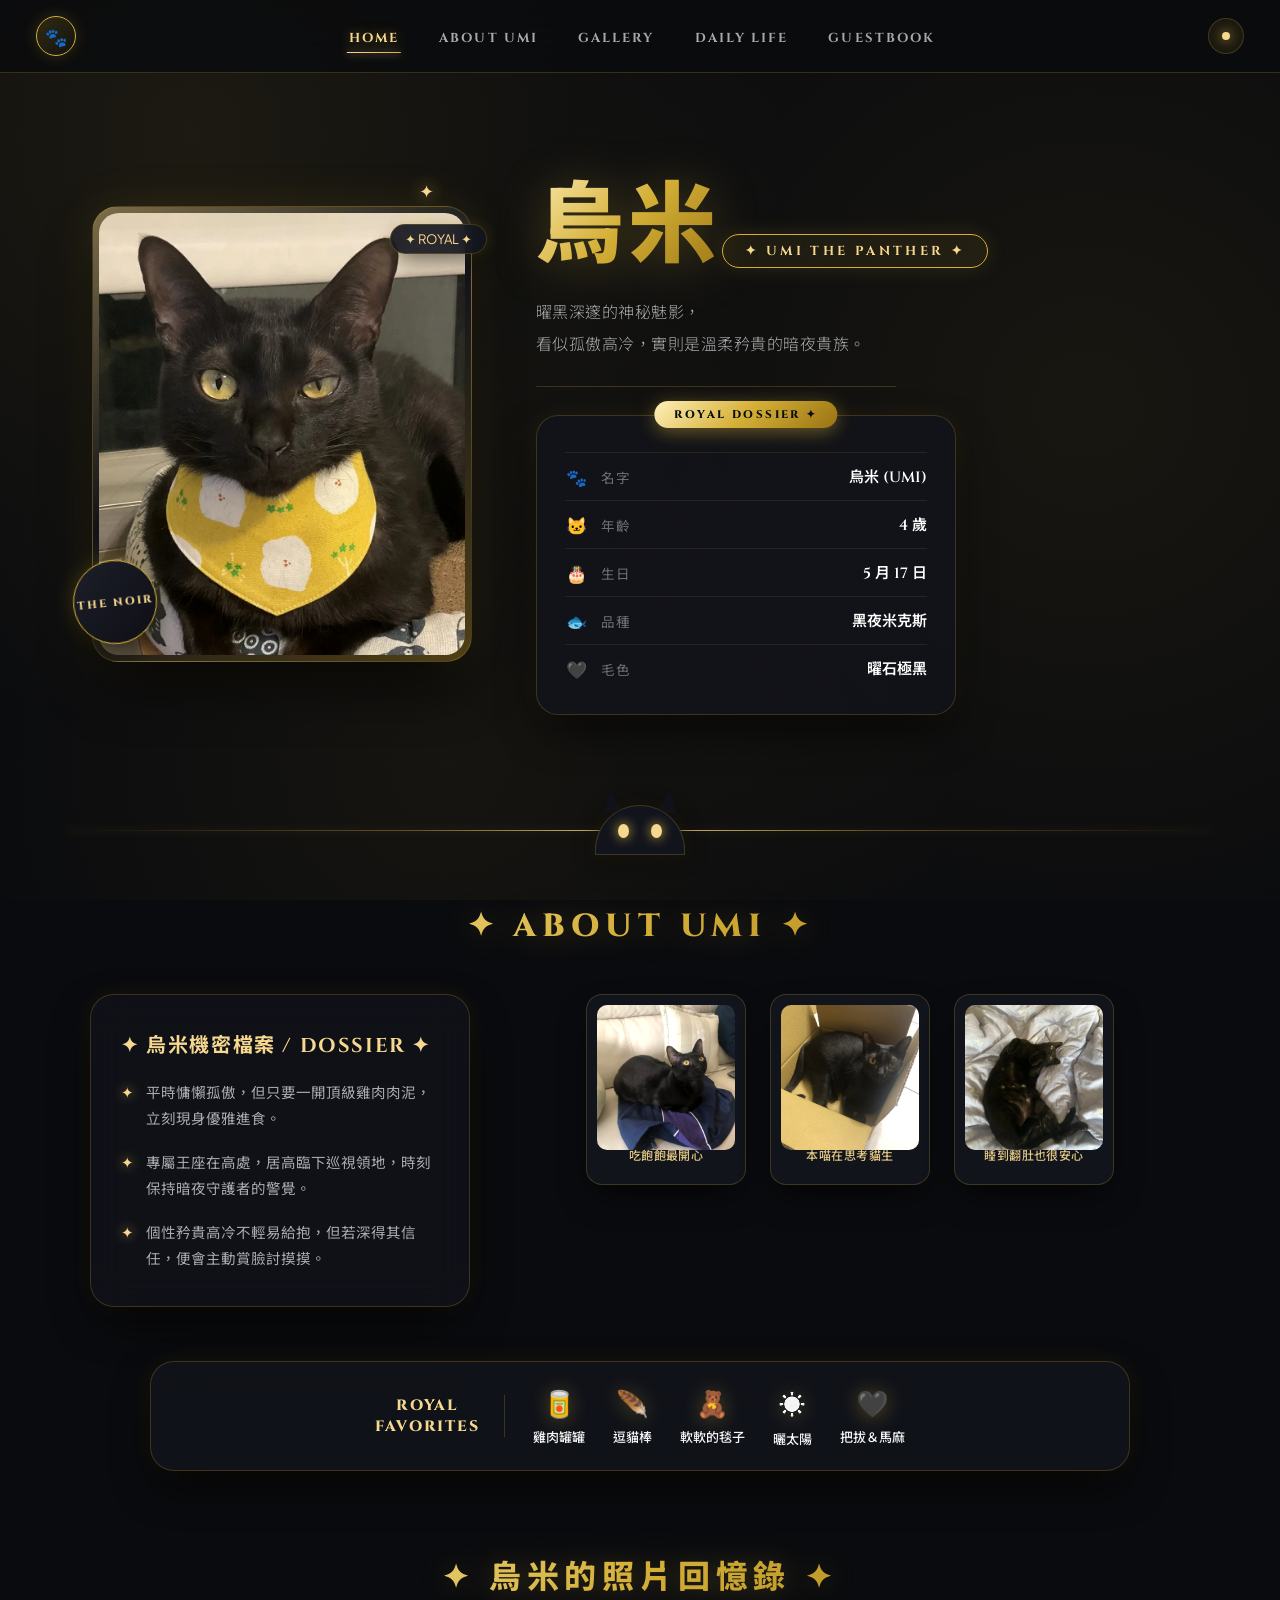
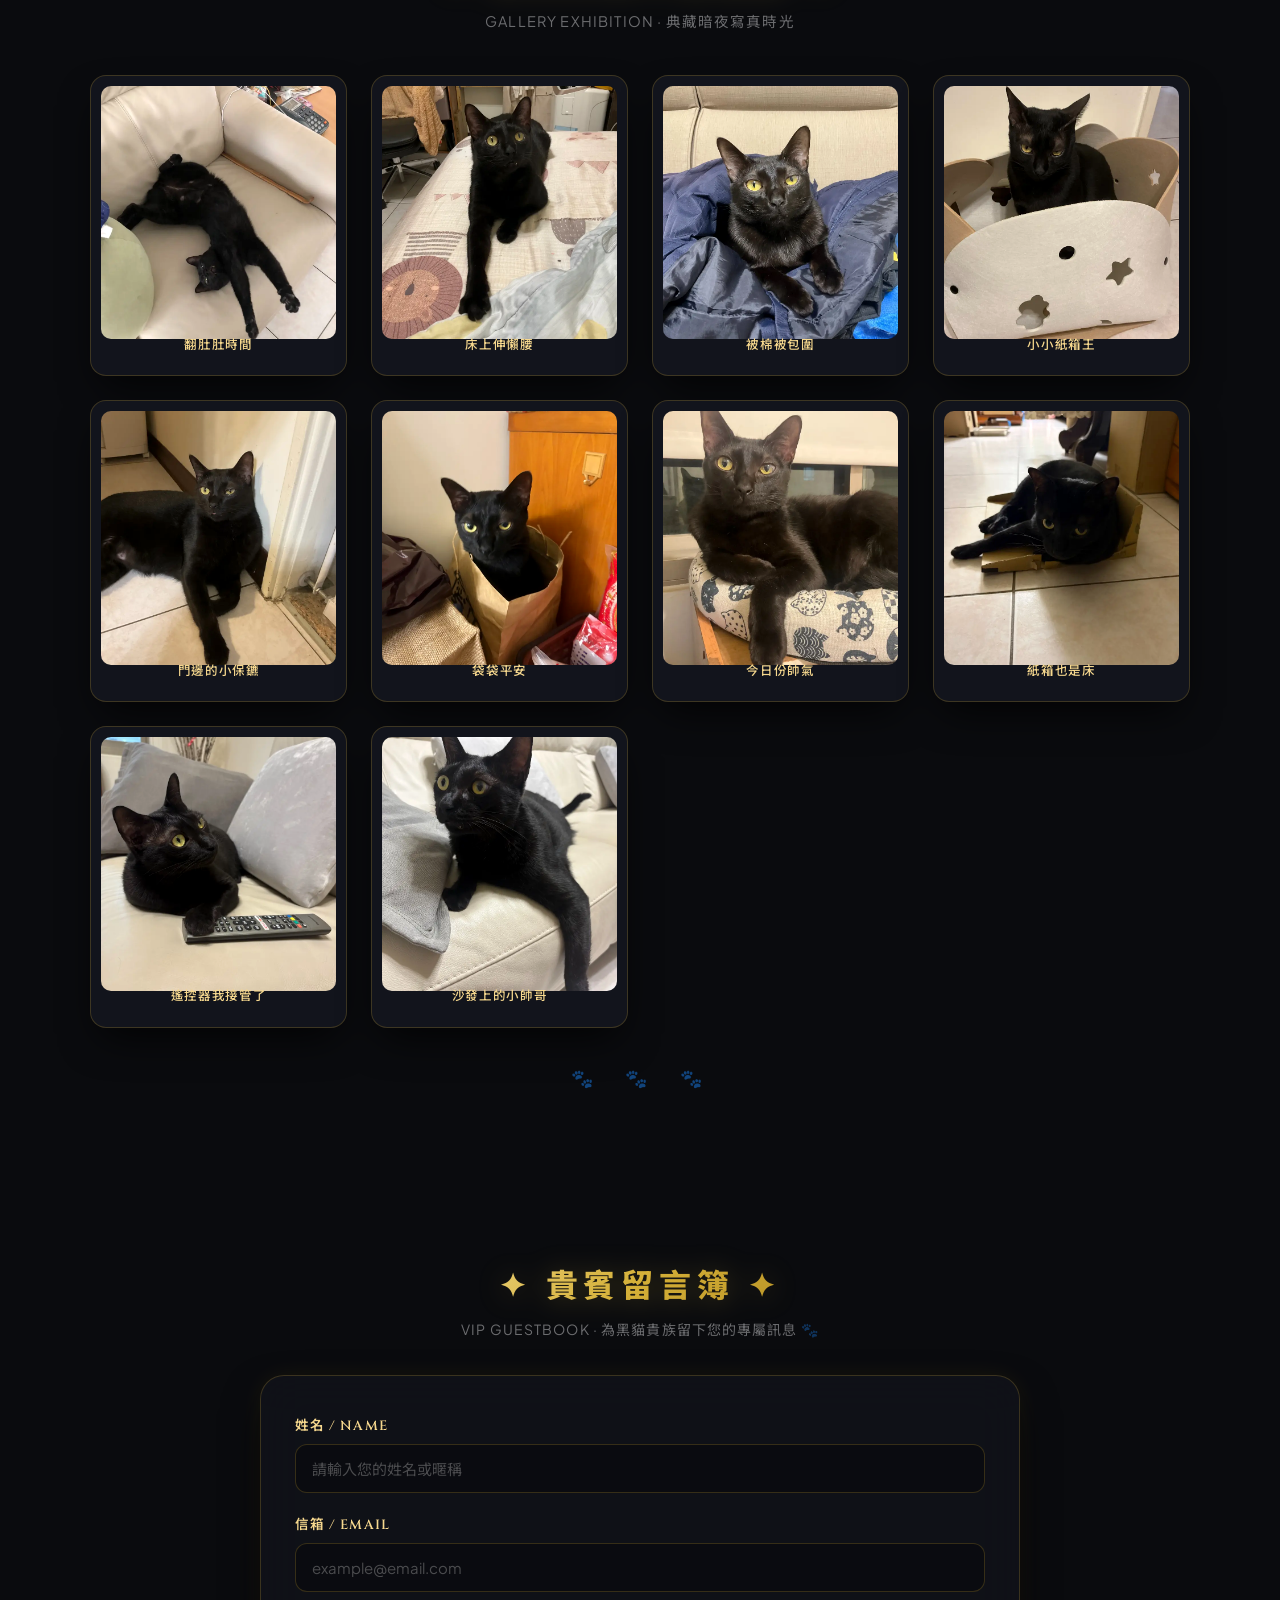
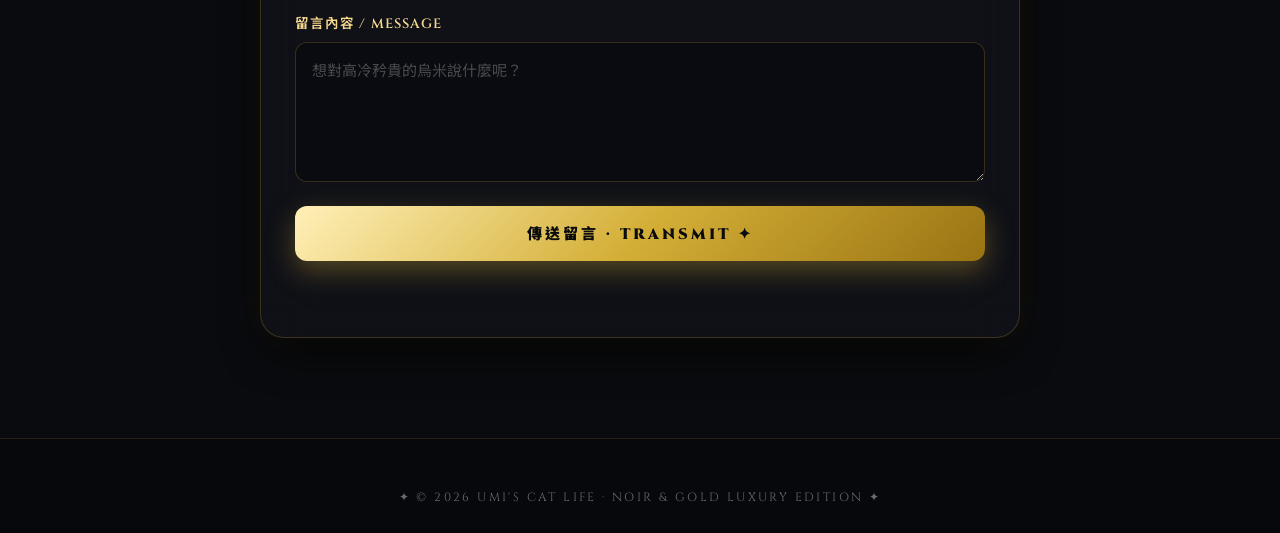
==== index.html @ a027e2f7 "Initial commit" ====
<!DOCTYPE html>
<html lang="zh-Hant">
<head>
<meta charset="UTF-8">
<meta name="viewport" content="width=device-width, initial-scale=1.0">
<title>烏米｜UMI's CAT LIFE</title>
<link rel="preconnect" href="https://fonts.googleapis.com">
<link rel="preconnect" href="https://fonts.gstatic.com" crossorigin>
<link href="https://fonts.googleapis.com/css2?family=Cinzel:wght@500;600;700;800;900&family=Plus+Jakarta+Sans:wght@300;400;500;600;700&family=Noto+Sans+TC:wght@300;400;500;700;900&display=swap" rel="stylesheet">
<style>
:root{
  --bg-base:#0A0B0E;
  --bg-surface:#12141C;
  --bg-card:rgba(18, 20, 28, 0.72);
  --bg-card-hover:rgba(26, 29, 42, 0.88);
  --gold-light:#F6D88E;
  --gold-mid:#D4AF37;
  --gold-dark:#8E6E1B;
  --gold-gradient:linear-gradient(135deg, #FFF0B8 0%, #D4AF37 50%, #997312 100%);
  --gold-gradient-glow:linear-gradient(135deg, #F6D88E 0%, #D4AF37 100%);
  --gold-border:rgba(212, 175, 55, 0.22);
  --gold-border-hover:rgba(246, 216, 142, 0.65);
  --gold-glow:0 0 25px rgba(212, 175, 55, 0.22);
  --text-main:#F4F4F6;
  --text-muted:rgba(244, 244, 246, 0.68);
  --text-dim:rgba(244, 244, 246, 0.42);
  --glass-shadow:0 18px 45px -10px rgba(0, 0, 0, 0.85), 0 0 25px rgba(212, 175, 55, 0.08);
}

*{ box-sizing:border-box; }
html{ scroll-behavior:smooth; }

body{
  margin:0;
  background:var(--bg-base);
  background-image:
    radial-gradient(circle at 15% 15%, rgba(212, 175, 55, 0.09) 0%, transparent 45%),
    radial-gradient(circle at 85% 45%, rgba(212, 175, 55, 0.07) 0%, transparent 50%),
    radial-gradient(circle at 35% 85%, rgba(212, 175, 55, 0.06) 0%, transparent 45%);
  background-attachment:fixed;
  color:var(--text-main);
  font-family:'Plus Jakarta Sans', 'Noto Sans TC', sans-serif;
  -webkit-font-smoothing:antialiased;
  overflow-x:hidden;
}

a{ color:inherit; text-decoration:none; }

/* ================= NAV ================= */
.nav{
  position:sticky;
  top:0;
  z-index:50;
  background:rgba(10, 11, 14, 0.82);
  backdrop-filter:blur(20px);
  -webkit-backdrop-filter:blur(20px);
  border-bottom:1px solid var(--gold-border);
  display:flex;
  align-items:center;
  justify-content:space-between;
  padding:16px 36px;
  transition:background .3s ease, border-color .3s ease;
}
.nav-logo{
  width:40px; height:40px;
  border-radius:50%;
  background:linear-gradient(135deg, rgba(212,175,55,0.18), rgba(212,175,55,0.04));
  border:1px solid var(--gold-mid);
  display:flex; align-items:center; justify-content:center;
  font-size:18px;
  flex-shrink:0;
  box-shadow:0 0 15px rgba(212,175,55,0.2);
  transition:transform .3s ease;
}
.nav-logo:hover{ transform:rotate(12deg) scale(1.05); }

.nav-links{
  display:flex;
  gap:36px;
  list-style:none;
  margin:0; padding:0;
}
.nav-links a{
  font-family:'Cinzel', serif;
  font-size:13px;
  font-weight:700;
  letter-spacing:0.16em;
  text-transform:uppercase;
  color:var(--text-muted);
  transition:all .3s ease;
  position:relative;
  padding:6px 2px;
}
.nav-links a::after{
  content:"";
  position:absolute;
  bottom:0; left:50%;
  width:0; height:1.5px;
  background:var(--gold-gradient-glow);
  transition:all .3s ease;
  transform:translateX(-50%);
  box-shadow:0 0 8px var(--gold-light);
}
.nav-links a:hover{ color:var(--gold-light); text-shadow:0 0 10px rgba(212,175,55,0.4); }
.nav-links a:hover::after,
.nav-links a.active::after{ width:100%; }
.nav-links a.active{
  color:var(--gold-light);
  text-shadow:0 0 12px rgba(212,175,55,0.5);
}

.nav-face{
  width:36px; height:36px;
  border-radius:50%;
  background:rgba(212,175,55,0.08);
  border:1px solid var(--gold-border);
  position:relative;
  flex-shrink:0;
  display:flex; align-items:center; justify-content:center;
}
.nav-face::before{
  content:"";
  position:absolute;
  width:8px; height:8px;
  background:var(--gold-light);
  border-radius:50%;
  box-shadow:0 0 12px var(--gold-mid);
  animation:goldPulse 3s infinite;
}
.nav-face::after{ display:none; }

@keyframes goldPulse{
  0%,100%{ transform:scale(1); opacity:0.8; }
  50%{ transform:scale(1.3); opacity:1; box-shadow:0 0 18px var(--gold-light); }
}

@media (max-width:760px){
  .nav{ padding:14px 20px; }
  .nav-links{ display:none; }
}

/* ================= HERO ================= */
.hero{
  max-width:1160px;
  margin:0 auto;
  padding:80px 32px 60px;
  display:flex;
  align-items:center;
  gap:64px;
  position:relative;
}
.hero-photo-wrap{
  position:relative;
  flex:0 0 380px;
}
.blob-photo{
  width:100%;
  aspect-ratio:4/4.8;
  background:linear-gradient(145deg, rgba(246,216,142,0.45) 0%, rgba(18,20,28,0.9) 45%, rgba(142,110,27,0.5) 100%);
  padding:6px;
  border-radius:26px;
  border:1px solid var(--gold-border);
  box-shadow:0 30px 60px -15px rgba(0,0,0,0.95), 0 0 45px rgba(212,175,55,0.14);
  opacity:0;
  animation:rise .8s cubic-bezier(0.2,0.8,0.2,1) forwards;
  position:relative;
}
.blob-photo img{
  width:100%; height:100%;
  object-fit:cover;
  object-position:50% 22%;
  border-radius:20px;
  display:block;
  filter:contrast(1.04) brightness(0.98);
}
.sticker-hello{
  position:absolute;
  bottom:4%;
  left:-5%;
  width:84px; height:84px;
  background:linear-gradient(135deg, #1C1E29 0%, #0E0F15 100%);
  border:1.5px solid var(--gold-mid);
  border-radius:50%;
  display:flex; align-items:center; justify-content:center;
  flex-direction:column;
  font-family:'Cinzel', serif;
  font-weight:800;
  font-size:11px;
  letter-spacing:0.18em;
  color:var(--gold-light);
  transform:rotate(-6deg);
  box-shadow:0 14px 28px -6px rgba(0,0,0,0.8), 0 0 20px rgba(212,175,55,0.25);
  text-transform:uppercase;
}
.bubble-heart{
  position:absolute;
  top:4%;
  right:-4%;
  padding:6px 14px;
  background:rgba(18,20,29,0.9);
  backdrop-filter:blur(10px);
  border:1px solid var(--gold-border);
  border-radius:20px;
  display:flex; align-items:center; justify-content:center;
  font-size:13px;
  color:var(--gold-light);
  box-shadow:0 10px 22px -6px rgba(0,0,0,0.7), 0 0 14px rgba(212,175,55,0.18);
}
.deco-star{
  position:absolute;
  font-size:18px;
  color:var(--gold-light);
  filter:drop-shadow(0 0 8px var(--gold-mid));
}

.hero-text{
  flex:1 1 380px;
  opacity:0;
  animation:rise .8s cubic-bezier(0.2,0.8,0.2,1) forwards;
  animation-delay:.15s;
}
.title-row{
  position:relative;
  display:inline-block;
  margin-bottom:8px;
}
.ear{ display:none; }

h1.title{
  font-family:'Cinzel', 'Noto Sans TC', serif;
  font-weight:900;
  font-size:clamp(54px,7.5vw,88px);
  margin:0;
  letter-spacing:0.04em;
  background:var(--gold-gradient);
  -webkit-background-clip:text;
  -webkit-text-fill-color:transparent;
  filter:drop-shadow(0 4px 24px rgba(212,175,55,0.28));
}

.ribbon{
  display:inline-flex;
  align-items:center;
  gap:8px;
  background:rgba(212,175,55,0.08);
  border:1px solid var(--gold-mid);
  color:var(--gold-light);
  font-family:'Cinzel', serif;
  font-weight:700;
  font-size:13px;
  letter-spacing:0.26em;
  padding:7px 22px;
  margin:10px 0 22px;
  border-radius:30px;
  clip-path:none;
  box-shadow:0 0 20px rgba(212,175,55,0.15);
}

.tagline{
  font-size:16px;
  font-weight:300;
  line-height:2;
  margin:0 0 26px;
  max-width:36ch;
  color:var(--text-muted);
  letter-spacing:0.03em;
}

.divider-dash{
  border:none;
  border-top:1px solid var(--gold-border);
  margin:0 0 28px;
  max-width:360px;
}

/* ---------- profile card ---------- */
.profile-card{
  position:relative;
  background:var(--bg-card);
  backdrop-filter:blur(18px);
  -webkit-backdrop-filter:blur(18px);
  border:1px solid var(--gold-border);
  border-radius:22px;
  padding:36px 28px 22px;
  max-width:420px;
  box-shadow:var(--glass-shadow);
}
.profile-tab{
  position:absolute;
  top:-15px;
  left:50%;
  transform:translateX(-50%);
  background:var(--gold-gradient);
  color:#0A0B0E;
  font-family:'Cinzel', serif;
  font-weight:800;
  font-size:11px;
  letter-spacing:0.22em;
  padding:6px 20px;
  border-radius:20px;
  box-shadow:0 4px 18px rgba(212,175,55,0.45);
  white-space:nowrap;
}
.p-row{
  display:flex;
  align-items:center;
  gap:14px;
  padding:12px 0;
  border-top:1px solid rgba(212,175,55,0.1);
  color:var(--text-main);
}
.p-row:first-of-type{ border-top:1px solid rgba(212,175,55,0.1); }
.p-row .picon{ font-size:17px; width:22px; text-align:center; color:var(--gold-light); }
.p-row .pk{ color:var(--text-dim); font-size:13.5px; letter-spacing:0.06em; }
.p-row .pv{
  font-family:'Cinzel', 'Noto Sans TC', sans-serif;
  font-weight:600;
  font-size:15px;
  color:#FFF;
  margin-left:auto;
}

@media (max-width:820px){
  .hero{ flex-direction:column; padding-top:48px; gap:40px; }
  .hero-photo-wrap{ flex:0 0 auto; width:80%; max-width:320px; }
  .hero-text{ text-align:center; }
  .divider-dash, .profile-card{ margin-left:auto; margin-right:auto; }
  .tagline{ max-width:none; }
}

/* ================= WAVE + PEEK ================= */
.wave-wrap{
  position:relative;
  height:70px;
  margin:20px 0 0;
  display:flex;
  align-items:center;
  justify-content:center;
}
.wave-wrap::before{
  content:"";
  position:absolute;
  left:5%; right:5%;
  top:50%;
  height:1px;
  background:linear-gradient(90deg, transparent 0%, rgba(212,175,55,0.4) 30%, rgba(246,216,142,0.9) 50%, rgba(212,175,55,0.4) 70%, transparent 100%);
  box-shadow:0 0 10px rgba(212,175,55,0.3);
}
.wave-wrap svg{ display:none; }
.peek-cat{
  position:relative;
  z-index:2;
  transform:none;
  left:auto; top:auto;
  width:90px;
}
.peek-head{
  width:90px; height:50px;
  background:#12141D;
  border:1px solid var(--gold-border);
  border-radius:45px 45px 0 0;
  position:relative;
  box-shadow:0 0 20px rgba(0,0,0,0.8), 0 0 15px rgba(212,175,55,0.15);
}
.peek-ear{
  position:absolute;
  top:-12px;
  width:0;height:0;
  border-left:11px solid transparent;
  border-right:11px solid transparent;
  border-bottom:20px solid #12141D;
}
.peek-ear.pe1{ left:6px; transform:rotate(-8deg); }
.peek-ear.pe2{ right:6px; transform:rotate(8deg); }
.peek-eye{
  position:absolute;
  top:18px;
  width:11px; height:14px;
  background:var(--gold-light);
  border-radius:50%;
  box-shadow:0 0 12px var(--gold-mid);
  animation:blink 6s infinite;
}
.peek-eye.pl{ left:22px; }
.peek-eye.pr{ right:22px; }
.peek-paw{ display:none; }

@keyframes blink{
  0%,92%,100%{ transform:scaleY(1); }
  95%{ transform:scaleY(0.12); }
}

/* ================= ABOUT ================= */
.about{
  background:transparent;
  color:var(--text-main);
  padding:40px 32px 80px;
}
.about-inner{ max-width:1100px; margin:0 auto; }
.section-title{
  text-align:center;
  font-family:'Cinzel', 'Noto Sans TC', serif;
  font-weight:800;
  font-size:32px;
  letter-spacing:0.18em;
  text-transform:uppercase;
  background:var(--gold-gradient);
  -webkit-background-clip:text;
  -webkit-text-fill-color:transparent;
  filter:drop-shadow(0 2px 14px rgba(212,175,55,0.25));
  margin:0 0 46px;
}

.about-grid{
  display:flex;
  gap:40px;
  align-items:flex-start;
  flex-wrap:wrap;
}

.speech-bubble{
  position:relative;
  background:var(--bg-card);
  backdrop-filter:blur(18px);
  -webkit-backdrop-filter:blur(18px);
  border:1px solid var(--gold-border);
  border-radius:24px;
  padding:34px 30px;
  flex:1 1 280px;
  min-width:260px;
  color:var(--text-main);
  box-shadow:var(--glass-shadow);
}
.speech-bubble::after{ display:none; }
.speech-bubble h3{
  font-family:'Cinzel', 'Noto Sans TC', serif;
  font-size:20px;
  font-weight:700;
  color:var(--gold-light);
  letter-spacing:0.08em;
  margin:0 0 20px;
  display:flex; align-items:center; gap:8px;
}
.speech-bubble ul{
  list-style:none;
  margin:0; padding:0;
  display:flex;
  flex-direction:column;
  gap:18px;
}
.speech-bubble li{
  display:flex;
  gap:12px;
  font-size:14.5px;
  line-height:1.8;
  color:var(--text-muted);
}
.speech-bubble li span.b{
  color:var(--gold-light);
  flex-shrink:0;
  filter:drop-shadow(0 0 6px var(--gold-mid));
}

.gallery{
  flex:2 1 480px;
  display:flex;
  gap:24px;
  flex-wrap:wrap;
  justify-content:center;
}
.polaroid{
  background:var(--bg-surface);
  border:1px solid var(--gold-border);
  padding:10px 10px 34px;
  width:160px;
  border-radius:16px;
  position:relative;
  box-shadow:0 16px 36px -12px rgba(0,0,0,0.8);
  transform:none !important;
  transition:all .35s cubic-bezier(0.2,0.8,0.2,1);
  overflow:hidden;
}
.polaroid:hover{
  transform:translateY(-8px) scale(1.03) !important;
  border-color:var(--gold-border-hover);
  box-shadow:0 24px 50px rgba(0,0,0,0.9), var(--gold-glow);
}
.polaroid .tape{ display:none; }
.polaroid img{
  width:100%;
  aspect-ratio:1/1.05;
  object-fit:cover;
  border-radius:10px;
  display:block;
  filter:contrast(1.03);
}
.polaroid .cap{
  position:absolute;
  bottom:9px; left:0; right:0;
  text-align:center;
  font-size:12px;
  font-weight:500;
  letter-spacing:0.04em;
  color:var(--gold-light);
  opacity:0.9;
}

/* ================= FAVORITES ================= */
.fav-wrap{ padding:0 32px; margin-top:-26px; position:relative; z-index:3; }
.fav-bar{
  max-width:980px;
  margin:0 auto;
  background:rgba(18, 20, 28, 0.85);
  backdrop-filter:blur(20px);
  -webkit-backdrop-filter:blur(20px);
  border:1px solid var(--gold-border);
  border-radius:24px;
  display:flex;
  align-items:center;
  gap:28px;
  padding:22px 36px;
  box-shadow:var(--glass-shadow);
  flex-wrap:wrap;
  justify-content:center;
}
.fav-label{
  font-family:'Cinzel', 'Noto Sans TC', serif;
  font-weight:800;
  font-size:15px;
  text-align:center;
  line-height:1.4;
  padding-right:24px;
  border-right:1px solid var(--gold-border);
  color:var(--gold-light);
  letter-spacing:0.12em;
  text-transform:uppercase;
}
.fav-item{
  display:flex;
  flex-direction:column;
  align-items:center;
  gap:8px;
  font-size:13px;
  font-weight:500;
  color:var(--text-main);
  transition:transform .2s ease, color .2s ease;
}
.fav-item:hover{
  transform:translateY(-3px);
  color:var(--gold-light);
}
.fav-item .fi{
  font-size:26px;
  filter:drop-shadow(0 2px 10px rgba(212,175,55,0.35));
}

@media (max-width:760px){
  .fav-label{ border-right:none; padding-right:0; margin-bottom:6px; width:100%; }
  .fav-bar{ gap:18px; padding:20px; }
}

/* ================= MEMORY ================= */
.memory-section{
  background:transparent;
  color:var(--text-main);
  padding:80px 32px 90px;
  position:relative;
}
.memory-inner{ max-width:1100px; margin:0 auto; }
.memory-title{
  text-align:center;
  font-family:'Cinzel', 'Noto Sans TC', serif;
  font-weight:800;
  font-size:32px;
  letter-spacing:0.18em;
  text-transform:uppercase;
  background:var(--gold-gradient);
  -webkit-background-clip:text;
  -webkit-text-fill-color:transparent;
  filter:drop-shadow(0 2px 14px rgba(212,175,55,0.25));
  margin:0 0 10px;
}
.memory-subtitle{
  text-align:center;
  color:var(--text-dim);
  font-size:14.5px;
  letter-spacing:0.08em;
  margin:0 0 44px;
}
.memory-grid{
  display:grid;
  grid-template-columns:repeat(4,1fr);
  gap:24px;
}
.memory-card{
  background:var(--bg-surface);
  border:1px solid var(--gold-border);
  padding:10px 10px 36px;
  border-radius:16px;
  box-shadow:0 18px 40px -12px rgba(0,0,0,0.85);
  position:relative;
  transform:none !important;
  transition:all .35s cubic-bezier(0.2,0.8,0.2,1);
  overflow:hidden;
}
.memory-card:hover{
  transform:translateY(-8px) scale(1.02) !important;
  border-color:var(--gold-border-hover);
  box-shadow:0 24px 50px rgba(0,0,0,0.95), var(--gold-glow);
}
.memory-card .tape{ display:none; }
.memory-card img{
  display:block; width:100%; aspect-ratio:1/1.08; object-fit:cover; border-radius:10px;
  filter:contrast(1.03);
}
.memory-card .memory-cap{
  position:absolute; bottom:10px; left:0; right:0; text-align:center;
  font-family:'Noto Sans TC', sans-serif; font-weight:500;
  font-size:12.5px; color:var(--gold-light); letter-spacing:0.05em;
}
.memory-paw{
  text-align:center; font-size:18px; margin-top:36px; color:var(--gold-mid);
  opacity:0.6; letter-spacing:0.4em;
}
@media (max-width:900px){ .memory-grid{grid-template-columns:repeat(3,1fr);} }
@media (max-width:650px){
  .memory-section{padding-left:20px;padding-right:20px}
  .memory-grid{grid-template-columns:repeat(2,1fr);gap:18px}
  .memory-title{font-size:26px;}
}

/* ================= GUESTBOOK ================= */
.guestbook-section{
  background:transparent;
  padding:80px 24px 100px;
}
.guestbook-inner{
  max-width:760px;
  margin:0 auto;
}
.guestbook-title{
  text-align:center;
  font-family:'Cinzel', 'Noto Sans TC', serif;
  font-size:32px;
  font-weight:800;
  letter-spacing:0.18em;
  text-transform:uppercase;
  margin:0 0 10px;
  background:var(--gold-gradient);
  -webkit-background-clip:text;
  -webkit-text-fill-color:transparent;
  filter:drop-shadow(0 2px 14px rgba(212,175,55,0.25));
}
.guestbook-subtitle{
  text-align:center;
  margin:0 0 36px;
  color:var(--text-dim);
  font-size:14px;
  letter-spacing:0.08em;
}
.guestbook-card{
  background:var(--bg-card);
  backdrop-filter:blur(22px);
  -webkit-backdrop-filter:blur(22px);
  border-radius:24px;
  padding:38px 34px;
  box-shadow:var(--glass-shadow);
  border:1px solid var(--gold-border);
}
.form-group{
  margin-bottom:20px;
}
.form-group label{
  display:block;
  font-family:'Cinzel', 'Noto Sans TC', serif;
  font-weight:600;
  font-size:13.5px;
  letter-spacing:0.08em;
  color:var(--gold-light);
  margin-bottom:9px;
}
.form-group input,
.form-group textarea{
  width:100%;
  border:1px solid rgba(212,175,55,0.22);
  border-radius:12px;
  padding:14px 16px;
  font-family:'Plus Jakarta Sans', 'Noto Sans TC', sans-serif;
  font-size:15px;
  outline:none;
  background:rgba(10, 11, 14, 0.75);
  color:#FFF;
  transition:border-color .25s ease, box-shadow .25s ease, background .25s ease;
}
.form-group input::placeholder,
.form-group textarea::placeholder{
  color:rgba(244,244,246,0.28);
}
.form-group input:focus,
.form-group textarea:focus{
  border-color:var(--gold-light);
  background:rgba(15, 17, 24, 0.95);
  box-shadow:0 0 0 3px rgba(212,175,55,0.22), 0 0 15px rgba(212,175,55,0.15);
}
.form-group textarea{
  min-height:140px;
  resize:vertical;
  line-height:1.7;
}
.submit-btn{
  width:100%;
  border:none;
  border-radius:12px;
  background:var(--gold-gradient);
  color:#0A0B0E;
  padding:16px 24px;
  font-family:'Cinzel', 'Noto Sans TC', serif;
  font-size:15px;
  font-weight:900;
  letter-spacing:0.2em;
  text-transform:uppercase;
  cursor:pointer;
  box-shadow:0 10px 28px rgba(212,175,55,0.35);
  transition:transform .25s ease, box-shadow .25s ease, filter .25s ease;
}
.submit-btn:hover{
  transform:translateY(-2px);
  box-shadow:0 14px 38px rgba(212,175,55,0.5);
  filter:brightness(1.08);
}
.submit-btn:disabled{
  cursor:not-allowed;
  opacity:.5;
  transform:none;
}
.form-status{
  min-height:24px;
  margin:14px 0 0;
  text-align:center;
  font-size:14px;
  font-weight:600;
}
.form-status.success{ color:#4ade80; text-shadow:0 0 10px rgba(74,222,128,0.3); }
.form-status.error{ color:#f87171; }

@media (max-width:650px){
  .guestbook-section{ padding:60px 18px 70px; }
  .guestbook-card{ padding:26px 20px; }
  .guestbook-title{ font-size:26px; }
}

/* ================= FOOTER ================= */
footer{
  background:#07080B;
  border-top:1px solid rgba(212,175,55,0.15);
  color:var(--text-dim);
  text-align:center;
  padding:50px 24px 28px;
  font-family:'Cinzel', serif;
  font-size:12px;
  letter-spacing:0.2em;
}

@keyframes rise{
  from{ opacity:0; transform:translateY(20px); }
  to{ opacity:1; transform:translateY(0); }
}

@media (prefers-reduced-motion: reduce){
  .blob-photo, .hero-text{ animation:none !important; opacity:1 !important; transform:none !important; }
  .peek-eye{ animation:none !important; }
}

</style>

</head>
<body>

  <!-- NAV -->
  <nav class="nav">
    <div class="nav-logo">🐾</div>
    <ul class="nav-links">
      <li><a href="#home" class="active">Home</a></li>
      <li><a href="#about">About Umi</a></li>
      <li><a href="#gallery">Gallery</a></li>
      <li><a href="#daily">Daily Life</a></li>
      <li><a href="#guestbook">Guestbook</a></li>
    </ul>
    <div class="nav-face"></div>
  </nav>

  <!-- HERO -->
  <section class="hero" id="home">
    <div class="hero-photo-wrap">
      <div class="blob-photo">
        <img src="[data-uri]" alt="烏米的照片">
      </div>
      <div class="bubble-heart">✦ ROYAL ✦</div>
      <div class="sticker-hello">THE NOIR</div>
      <span class="deco-star" style="top:-6%; right:10%;">✦</span>
    </div>

    <div class="hero-text">
      <div class="title-row">
        <span class="ear e1"></span><span class="ear e2"></span>
        <h1 class="title">烏米</h1>
      </div>
      <div class="ribbon">✦ UMI THE PANTHER ✦</div>
      <p class="tagline">曜黑深邃的神秘魅影，<br>看似孤傲高冷，實則是溫柔矜貴的暗夜貴族。</p>
      <hr class="divider-dash">

      <div class="profile-card">
        <span class="profile-tab">ROYAL DOSSIER ✦</span>
        <div class="p-row"><span class="picon">🐾</span><span class="pk">名字</span><span class="pv">烏米 (UMI)</span></div>
        <div class="p-row"><span class="picon">🐱</span><span class="pk">年齡</span><span class="pv">4 歲</span></div>
        <div class="p-row"><span class="picon">🎂</span><span class="pk">生日</span><span class="pv">5 月 17 日</span></div>
        <div class="p-row"><span class="picon">🐟</span><span class="pk">品種</span><span class="pv">黑夜米克斯</span></div>
        <div class="p-row"><span class="picon">🖤</span><span class="pk">毛色</span><span class="pv">曜石極黑</span></div>
      </div>
    </div>
  </section>

  <!-- WAVE DIVIDER + PEEK CAT -->
  <div class="wave-wrap">
    <div class="peek-cat">
      <div class="peek-ear pe1"></div>
      <div class="peek-ear pe2"></div>
      <div class="peek-head">
        <div class="peek-eye pl"></div>
        <div class="peek-eye pr"></div>
      </div>
      <div class="peek-paw ppl"></div>
      <div class="peek-paw ppr"></div>
    </div>
    <svg viewBox="0 0 1200 70" preserveAspectRatio="none">
      <path d="M0,70 L0,30 Q50,0 100,30 T200,30 T300,30 T400,30 T500,30 T600,30 T700,30 T800,30 T900,30 T1000,30 T1100,30 T1200,30 L1200,70 Z" fill="#17181F"></path>
    </svg>
  </div>

  <!-- ABOUT -->
  <section class="about" id="about">
    <div class="about-inner">
      <h2 class="section-title">✦ ABOUT UMI ✦</h2>

      <div class="about-grid">
        <div class="speech-bubble">
          <h3>✦ 烏米機密檔案 / DOSSIER ✦</h3>
          <ul>
            <li><span class="b">✦</span> 平時慵懶孤傲，但只要一開頂級雞肉肉泥，立刻現身優雅進食。</li>
            <li><span class="b">✦</span> 專屬王座在高處，居高臨下巡視領地，時刻保持暗夜守護者的警覺。</li>
            <li><span class="b">✦</span> 個性矜貴高冷不輕易給抱，但若深得其信任，便會主動賞臉討摸摸。</li>
          </ul>
        </div>

        <div class="gallery" id="gallery">
          <div class="polaroid">
            <div class="tape"></div>
            <img src="[data-uri]" alt="烏米照片一" style="object-position:50% 15%;">
            <p class="cap">吃飽飽最開心</p>
          </div>
          <div class="polaroid">
            <div class="tape"></div>
            <img src="[data-uri]" alt="烏米照片二" style="object-position:50% 45%; filter:grayscale(0.15);">
            <p class="cap">本喵在思考貓生</p>
          </div>
          <div class="polaroid">
            <div class="tape"></div>
            <img src="[data-uri]" alt="烏米照片三" style="object-position:20% 30%;">
            <p class="cap">睡到翻肚也很安心</p>
          </div>
        </div>
      </div>
    </div>
  </section>

  <!-- FAVORITES -->
  <div class="fav-wrap" id="daily">
    <div class="fav-bar">
      <div class="fav-label">ROYAL<br>FAVORITES</div>
      <div class="fav-item"><span class="fi">🥫</span>雞肉罐罐</div>
      <div class="fav-item"><span class="fi">🪶</span>逗貓棒</div>
      <div class="fav-item"><span class="fi">🧸</span>軟軟的毯子</div>
      <div class="fav-item"><span class="fi">☀️</span>曬太陽</div>
      <div class="fav-item"><span class="fi">🖤</span>把拔＆馬麻</div>
    </div>
  </div>


  <!-- PHOTO MEMORIES -->
  <section class="memory-section" id="memories">
    <div class="memory-inner">
      <h2 class="memory-title">✦ 烏米的照片回憶錄 ✦</h2>
      <p class="memory-subtitle">GALLERY EXHIBITION · 典藏暗夜寫真時光</p>
      <div class="memory-grid">
        <div class="memory-card"><div class="tape"></div><img src="[data-uri]" alt="烏米回憶 1" style="object-position:50% 48%;"><p class="memory-cap">翻肚肚時間</p></div>
        <div class="memory-card"><div class="tape"></div><img src="[data-uri]" alt="烏米回憶 2" style="object-position:50% 45%;"><p class="memory-cap">床上伸懶腰</p></div>
        <div class="memory-card"><div class="tape"></div><img src="[data-uri]" alt="烏米回憶 3" style="object-position:50% 48%;"><p class="memory-cap">被棉被包圍</p></div>
        <div class="memory-card"><div class="tape"></div><img src="[data-uri]" alt="烏米回憶 4" style="object-position:50% 38%;"><p class="memory-cap">小小紙箱王</p></div>
        <div class="memory-card"><div class="tape"></div><img src="[data-uri]" alt="烏米回憶 5" style="object-position:50% 48%;"><p class="memory-cap">門邊的小保鑣</p></div>
        <div class="memory-card"><div class="tape"></div><img src="[data-uri]" alt="烏米回憶 6" style="object-position:50% 40%;"><p class="memory-cap">袋袋平安</p></div>
        <div class="memory-card"><div class="tape"></div><img src="[data-uri]" alt="烏米回憶 7" style="object-position:50% 42%;"><p class="memory-cap">今日份帥氣</p></div>
        <div class="memory-card"><div class="tape"></div><img src="[data-uri]" alt="烏米回憶 8" style="object-position:50% 52%;"><p class="memory-cap">紙箱也是床</p></div>
        <div class="memory-card"><div class="tape"></div><img src="[data-uri]" alt="烏米回憶 9" style="object-position:50% 42%;"><p class="memory-cap">遙控器我接管了</p></div>
        <div class="memory-card"><div class="tape"></div><img src="[data-uri]" alt="烏米回憶 10" style="object-position:50% 45%;"><p class="memory-cap">沙發上的小帥哥</p></div>
      </div>
      <div class="memory-paw">🐾　🐾　🐾</div>
    </div>
  </section>


  <!-- GUESTBOOK -->
  <section class="guestbook-section" id="guestbook">
    <div class="guestbook-inner">
      <h2 class="guestbook-title">✦ 貴賓留言簿 ✦</h2>
      <p class="guestbook-subtitle">VIP GUESTBOOK · 為黑貓貴族留下您的專屬訊息 🐾</p>

      <div class="guestbook-card">
        <form id="guestbookForm">
          <div class="form-group">
            <label for="guestName">姓名 / NAME</label>
            <input id="guestName" name="name" type="text" maxlength="50" required placeholder="請輸入您的姓名或暱稱">
          </div>

          <div class="form-group">
            <label for="guestEmail">信箱 / EMAIL</label>
            <input id="guestEmail" name="email" type="email" maxlength="120" required placeholder="example@email.com">
          </div>

          <div class="form-group">
            <label for="guestMessage">留言內容 / MESSAGE</label>
            <textarea id="guestMessage" name="message" maxlength="1000" required placeholder="想對高冷矜貴的烏米說什麼呢？"></textarea>
          </div>

          <button class="submit-btn" id="submitBtn" type="submit">傳送留言 · TRANSMIT ✦</button>
          <p class="form-status" id="formStatus" aria-live="polite"></p>
        </form>
      </div>
    </div>
  </section>


  <!-- FOOTER -->
  <footer id="contact">
    ✦ © 2026 UMI'S CAT LIFE · NOIR & GOLD LUXURY EDITION ✦
  </footer>

<script>
  const links = document.querySelectorAll('.nav-links a');
  const sections = ['home','about','gallery','daily','guestbook'].map(id => document.getElementById(id));
  window.addEventListener('scroll', () => {
    let current = sections[0].id;
    sections.forEach(sec => {
      if(window.scrollY + 100 >= sec.offsetTop) current = sec.id;
    });
    links.forEach(a => a.classList.toggle('active', a.getAttribute('href') === '#' + current));
  });
</script>


<script>
  const guestbookForm = document.getElementById('guestbookForm');
  const submitBtn = document.getElementById('submitBtn');
  const formStatus = document.getElementById('formStatus');

  guestbookForm.addEventListener('submit', function(e){
    e.preventDefault();

    const data = {
      name: document.getElementById('guestName').value.trim(),
      email: document.getElementById('guestEmail').value.trim(),
      message: document.getElementById('guestMessage').value.trim()
    };

    if (!data.name || !data.email || !data.message) {
      formStatus.className = 'form-status error';
      formStatus.textContent = '請把姓名、信箱和留言內容都填完整。';
      return;
    }

    submitBtn.disabled = true;
    submitBtn.textContent = '送出中...';
    formStatus.className = 'form-status';
    formStatus.textContent = '';

    google.script.run
      .withSuccessHandler(function(result){
        formStatus.className = 'form-status success';
        formStatus.textContent = result && result.message ? result.message : '留言成功！謝謝你來看烏米 🐾';
        guestbookForm.reset();
        submitBtn.disabled = false;
        submitBtn.textContent = '送出留言 🐾';
      })
      .withFailureHandler(function(error){
        formStatus.className = 'form-status error';
        formStatus.textContent = '留言送出失敗，請稍後再試。';
        console.error(error);
        submitBtn.disabled = false;
        submitBtn.textContent = '送出留言 🐾';
      })
      .submitMessage(data);
  });
</script>

</body>
</html>
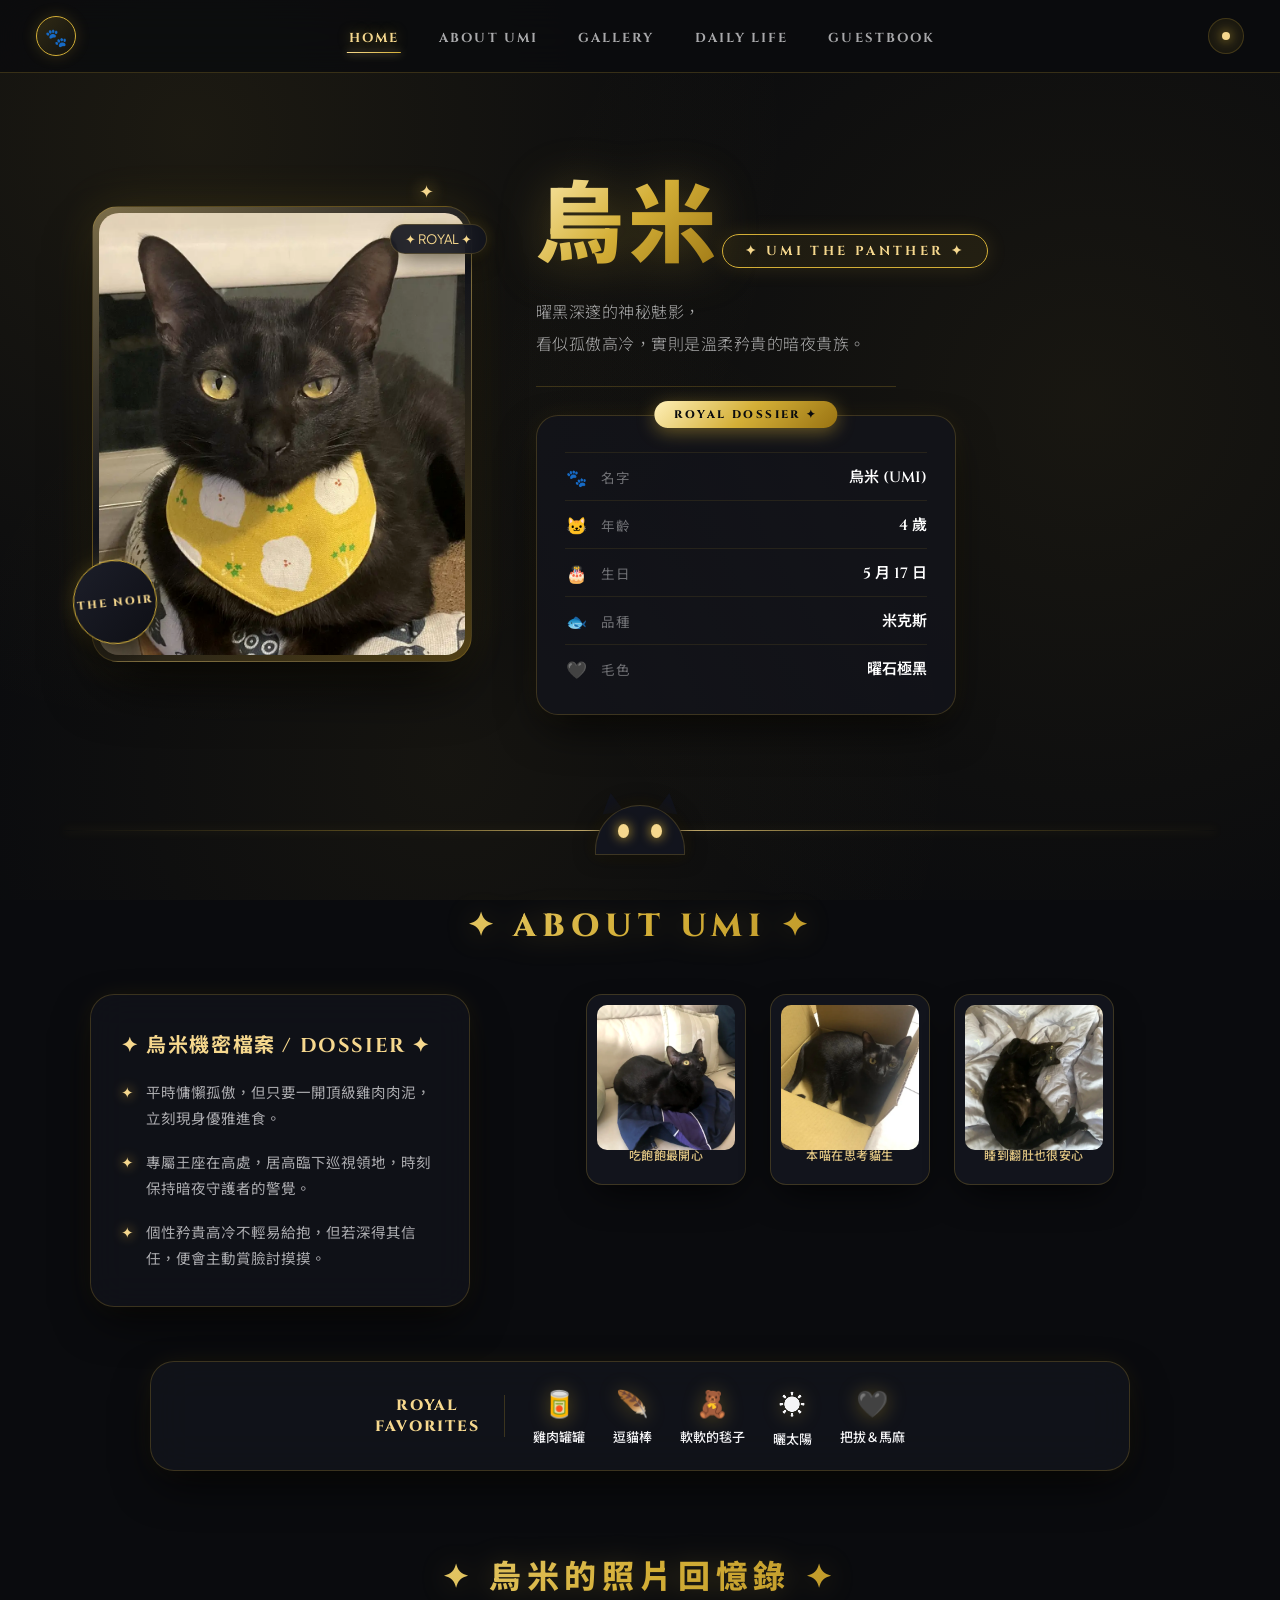
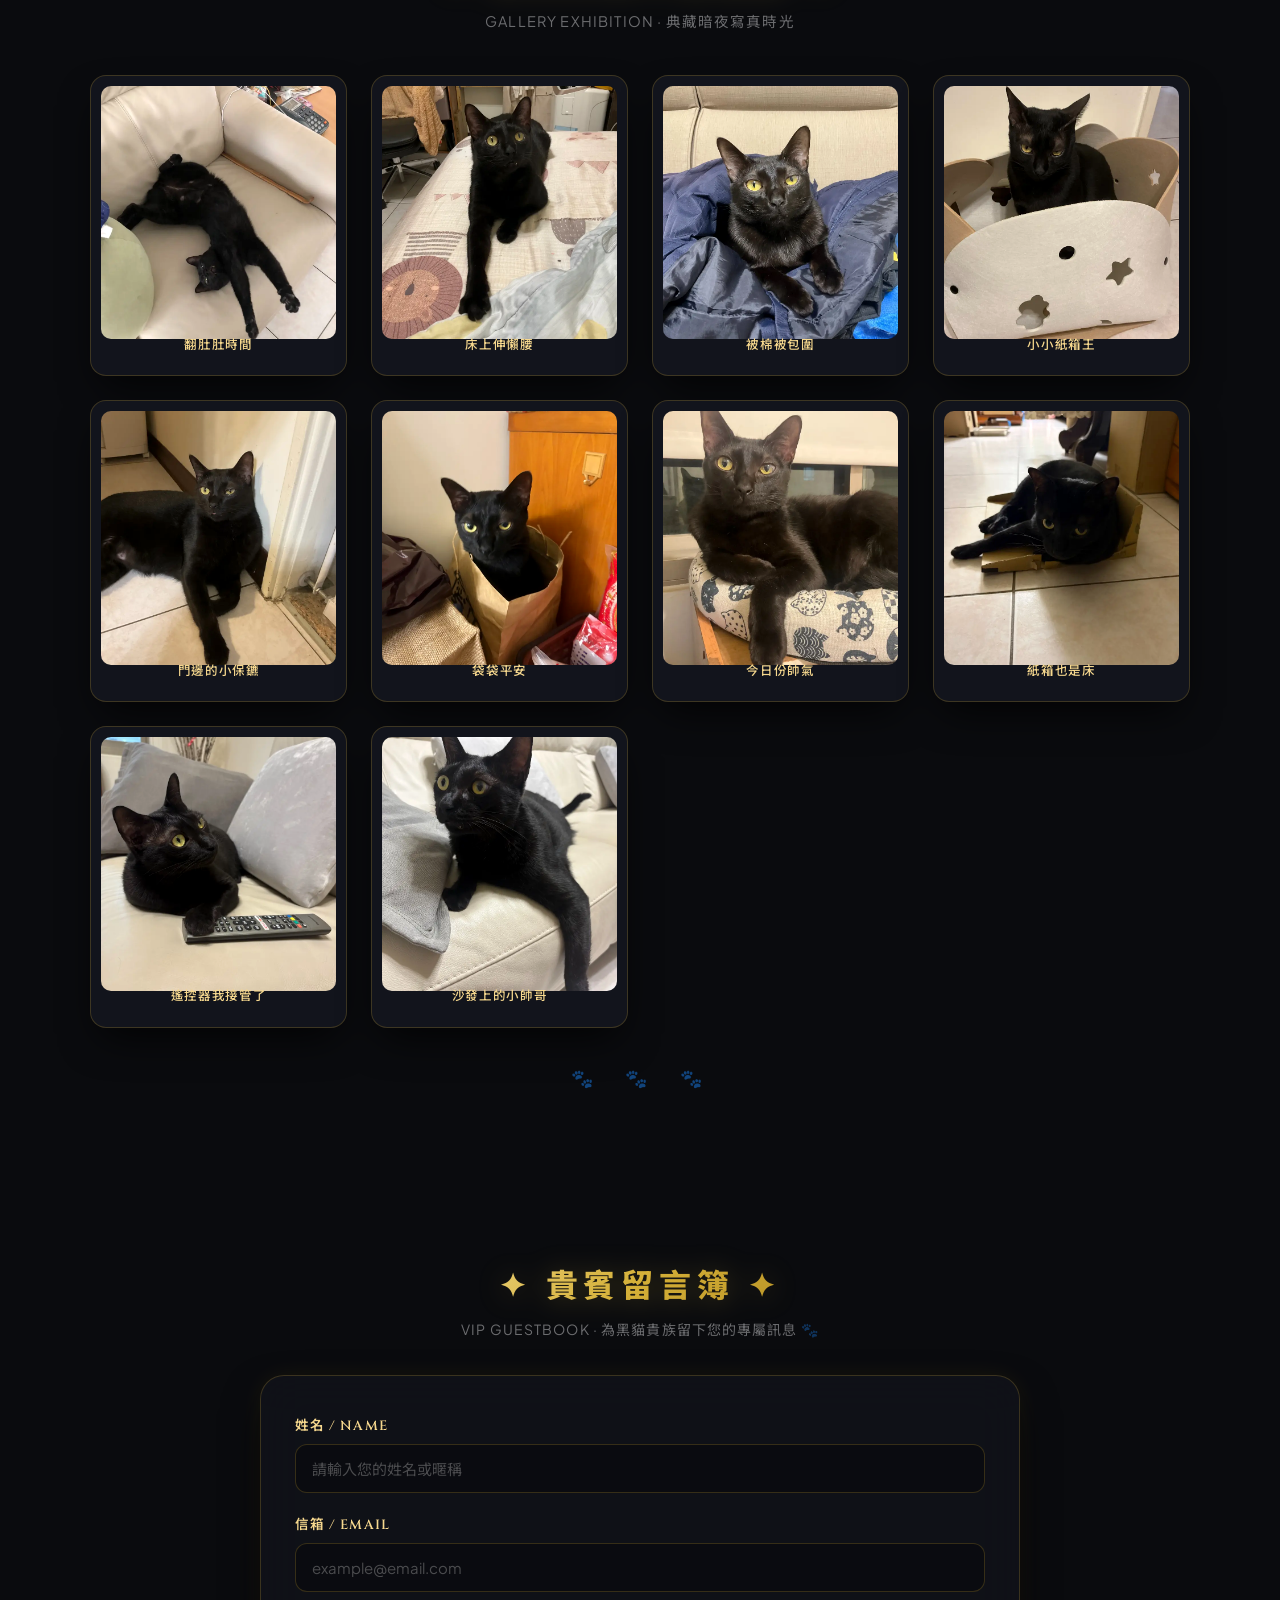
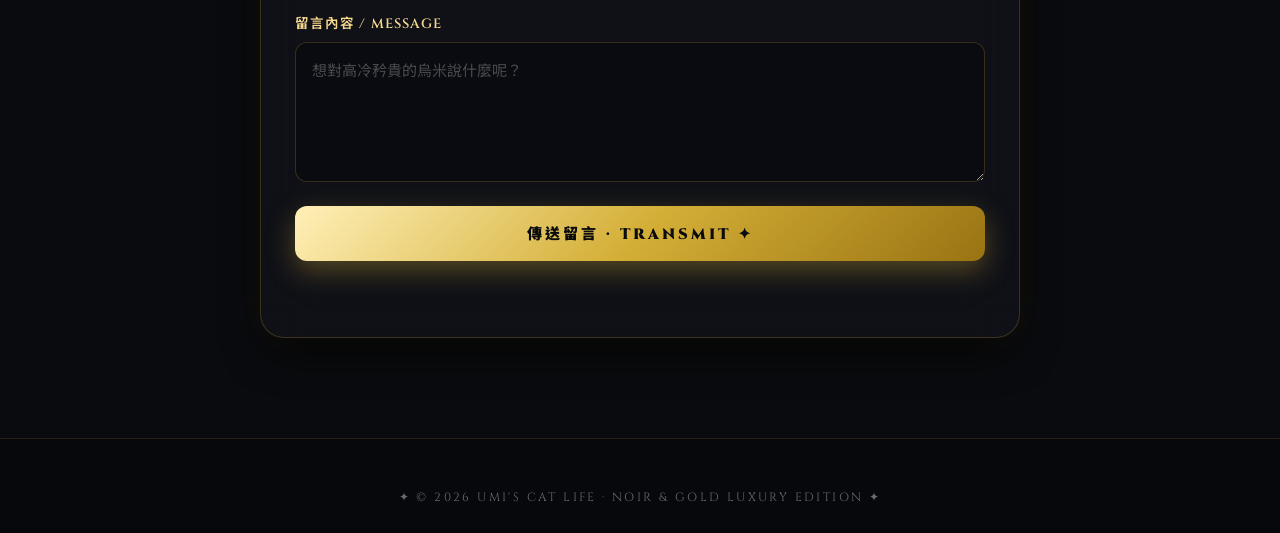
==== commit 98a090d2: "Update breed to 米克斯" ====
--- a/index.html
+++ b/index.html
@@ -814,7 +814,7 @@
         <div class="p-row"><span class="picon">🐾</span><span class="pk">名字</span><span class="pv">烏米 (UMI)</span></div>
         <div class="p-row"><span class="picon">🐱</span><span class="pk">年齡</span><span class="pv">4 歲</span></div>
         <div class="p-row"><span class="picon">🎂</span><span class="pk">生日</span><span class="pv">5 月 17 日</span></div>
-        <div class="p-row"><span class="picon">🐟</span><span class="pk">品種</span><span class="pv">黑夜米克斯</span></div>
+        <div class="p-row"><span class="picon">🐟</span><span class="pk">品種</span><span class="pv">米克斯</span></div>
         <div class="p-row"><span class="picon">🖤</span><span class="pk">毛色</span><span class="pv">曜石極黑</span></div>
       </div>
     </div>
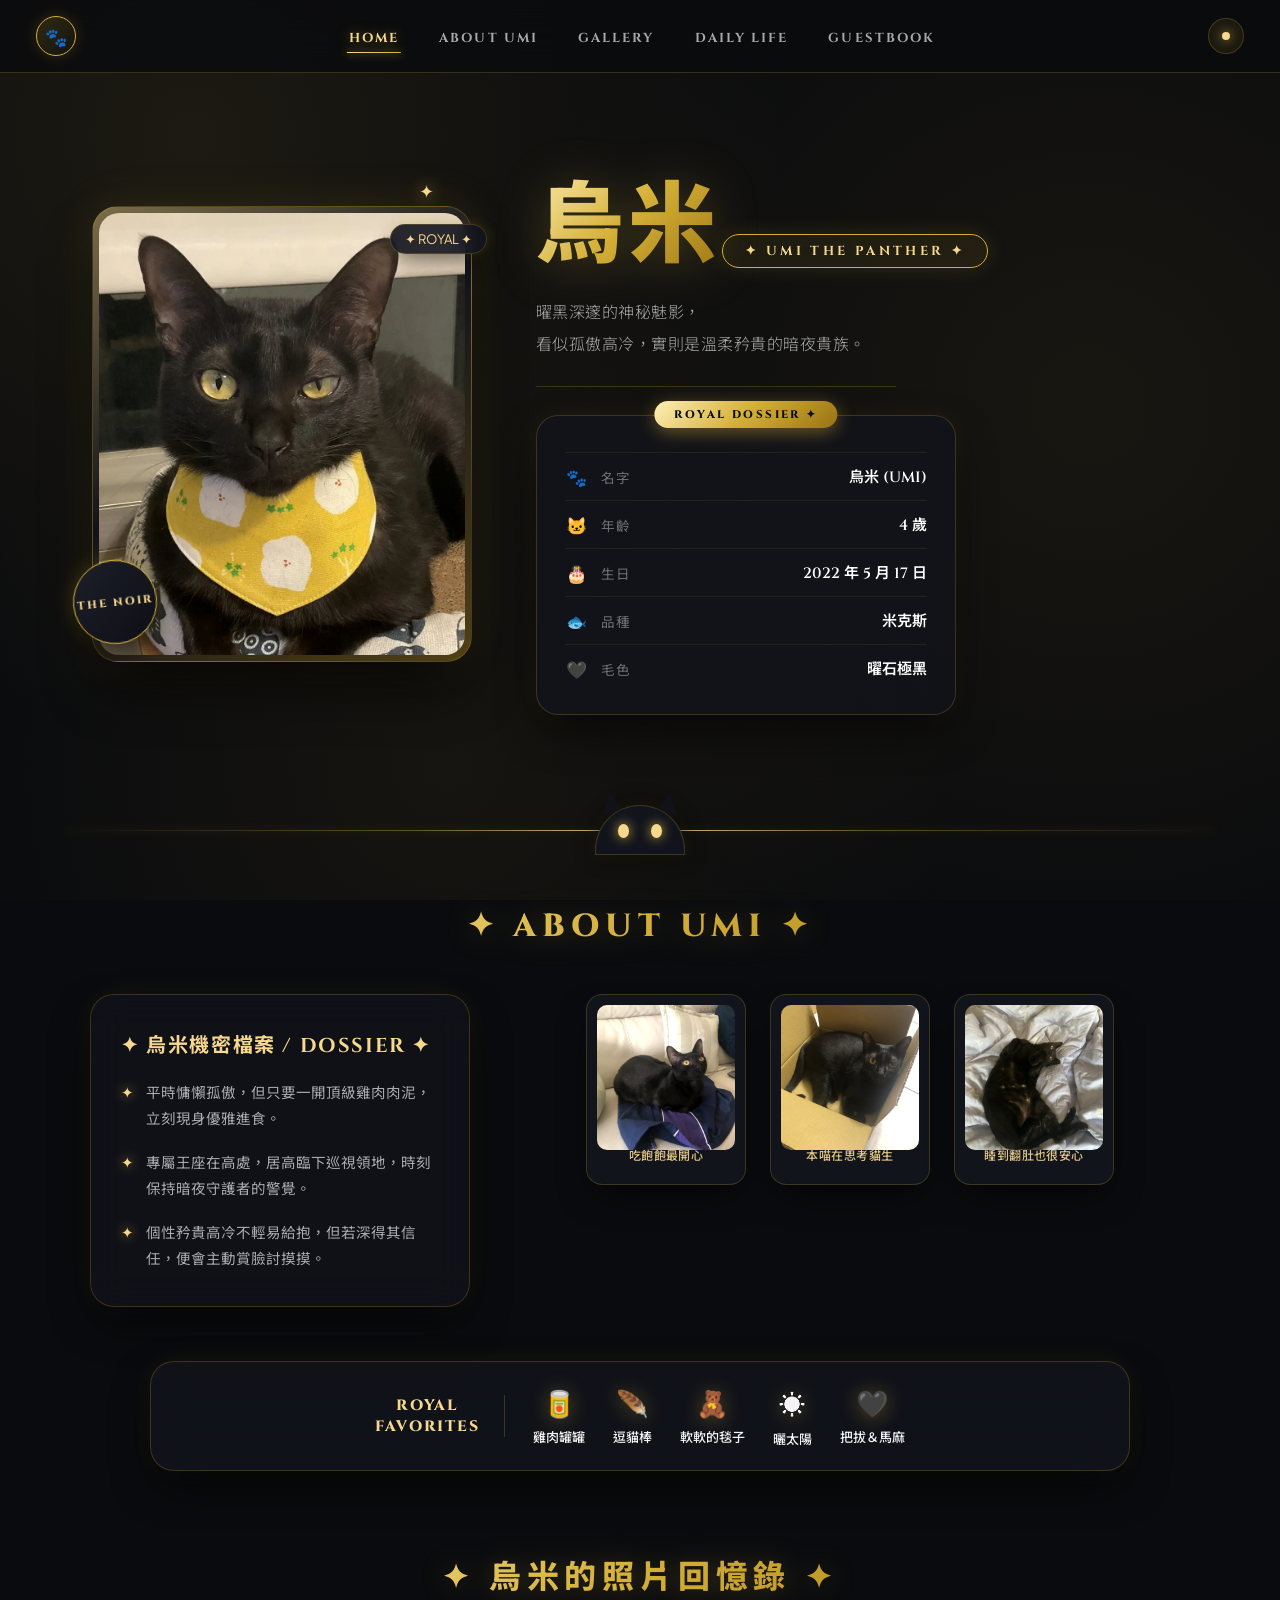
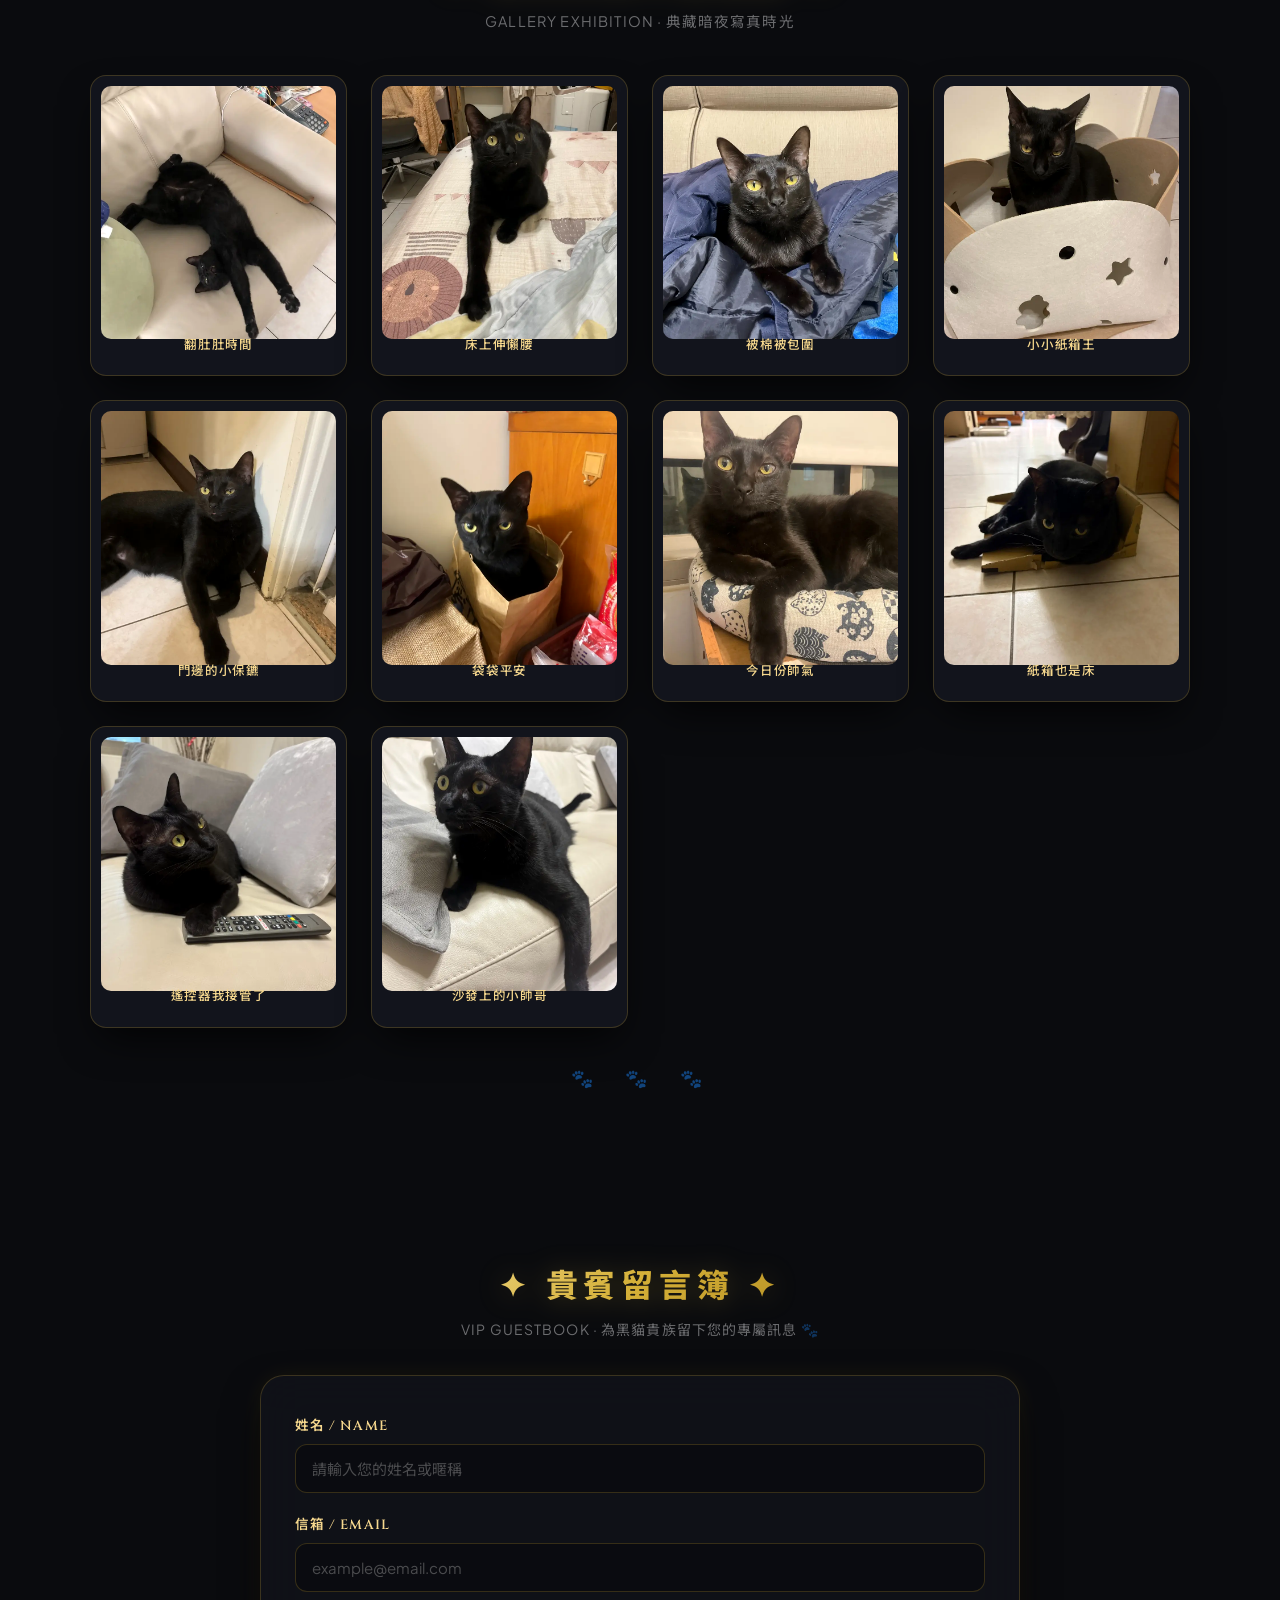
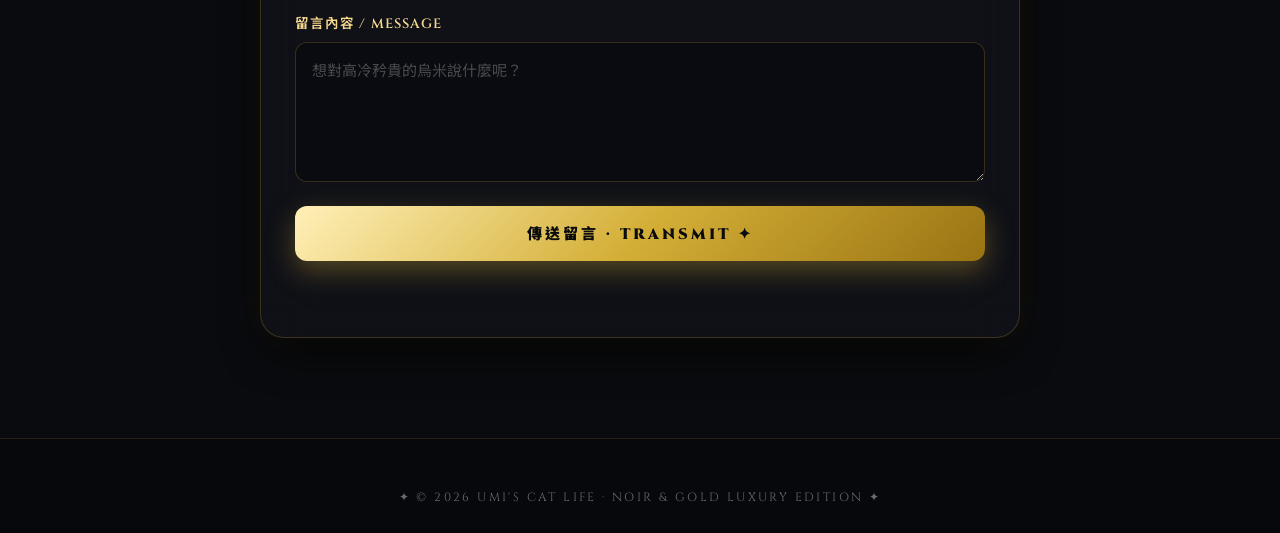
==== commit 19d01993: "Update birthday to 2022 年 5 月 17 日" ====
--- a/index.html
+++ b/index.html
@@ -813,7 +813,7 @@
         <span class="profile-tab">ROYAL DOSSIER ✦</span>
         <div class="p-row"><span class="picon">🐾</span><span class="pk">名字</span><span class="pv">烏米 (UMI)</span></div>
         <div class="p-row"><span class="picon">🐱</span><span class="pk">年齡</span><span class="pv">4 歲</span></div>
-        <div class="p-row"><span class="picon">🎂</span><span class="pk">生日</span><span class="pv">5 月 17 日</span></div>
+        <div class="p-row"><span class="picon">🎂</span><span class="pk">生日</span><span class="pv">2022 年 5 月 17 日</span></div>
         <div class="p-row"><span class="picon">🐟</span><span class="pk">品種</span><span class="pv">米克斯</span></div>
         <div class="p-row"><span class="picon">🖤</span><span class="pk">毛色</span><span class="pv">曜石極黑</span></div>
       </div>
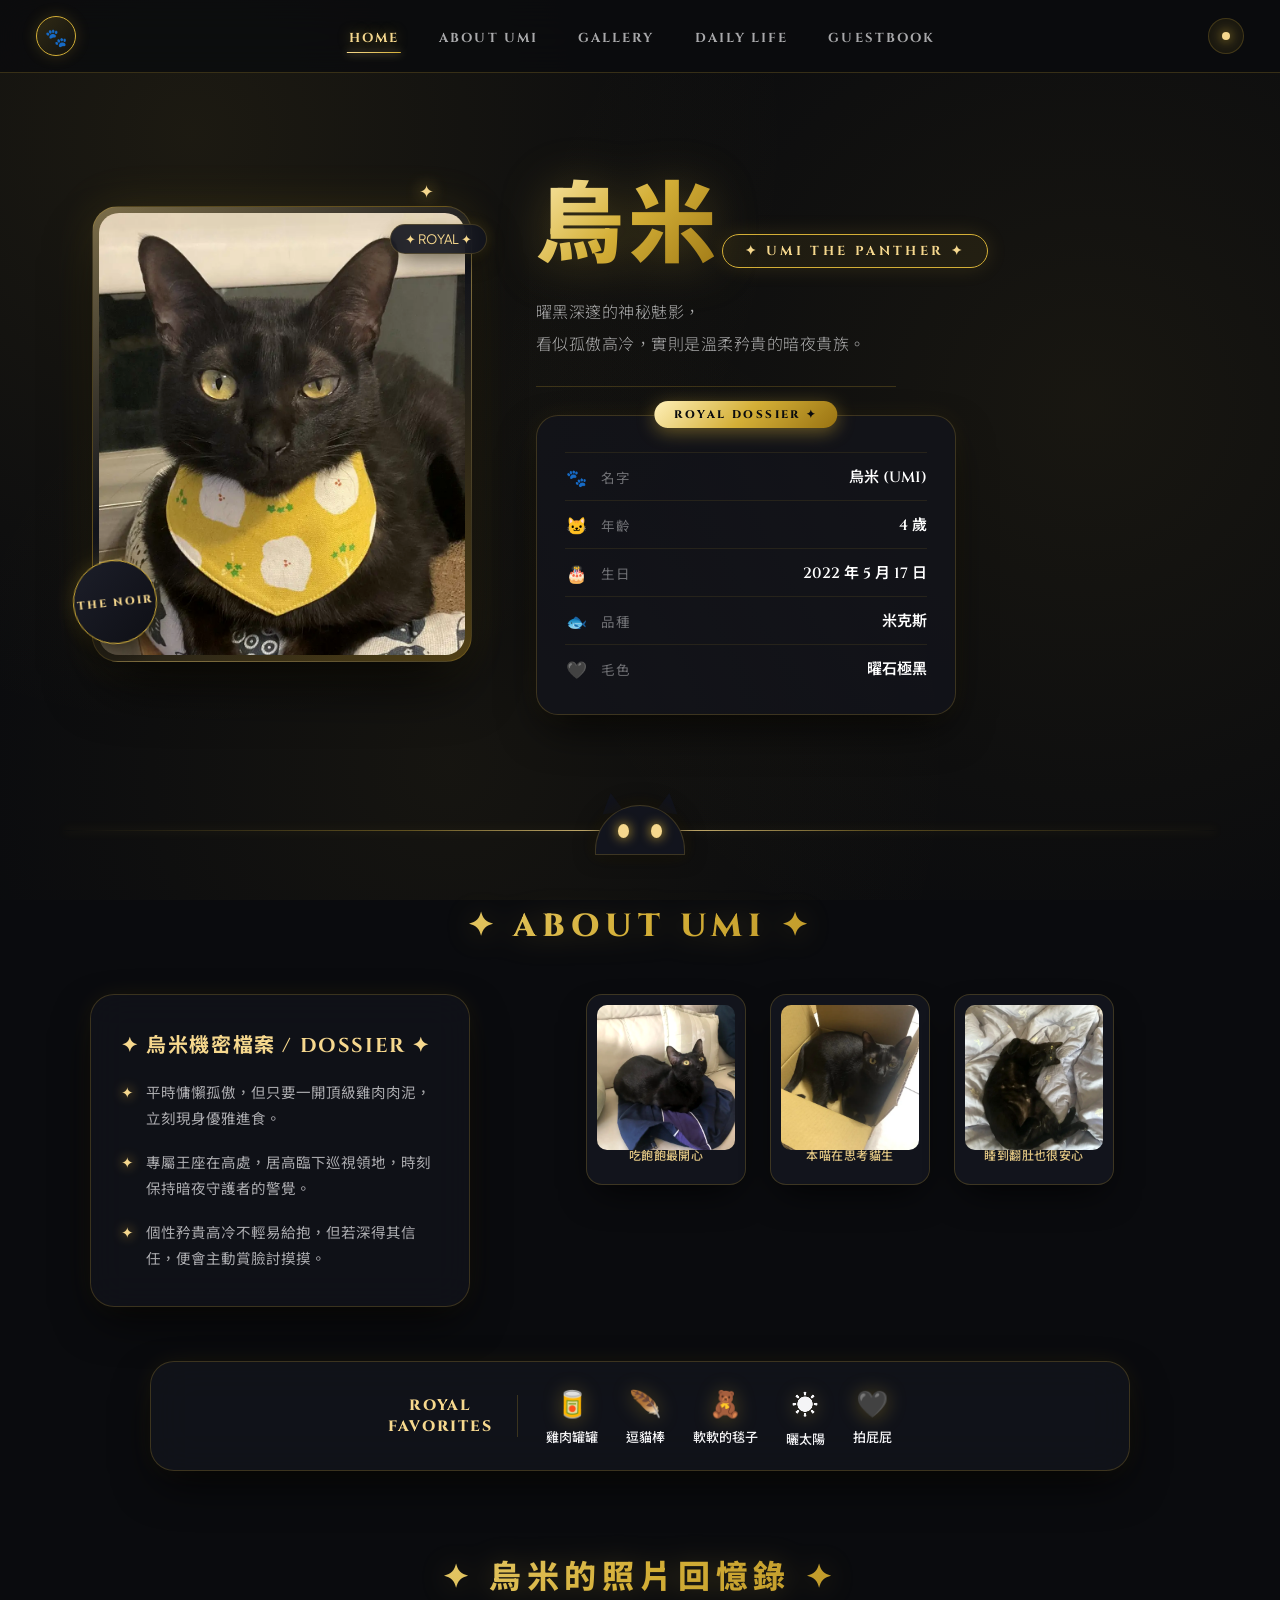
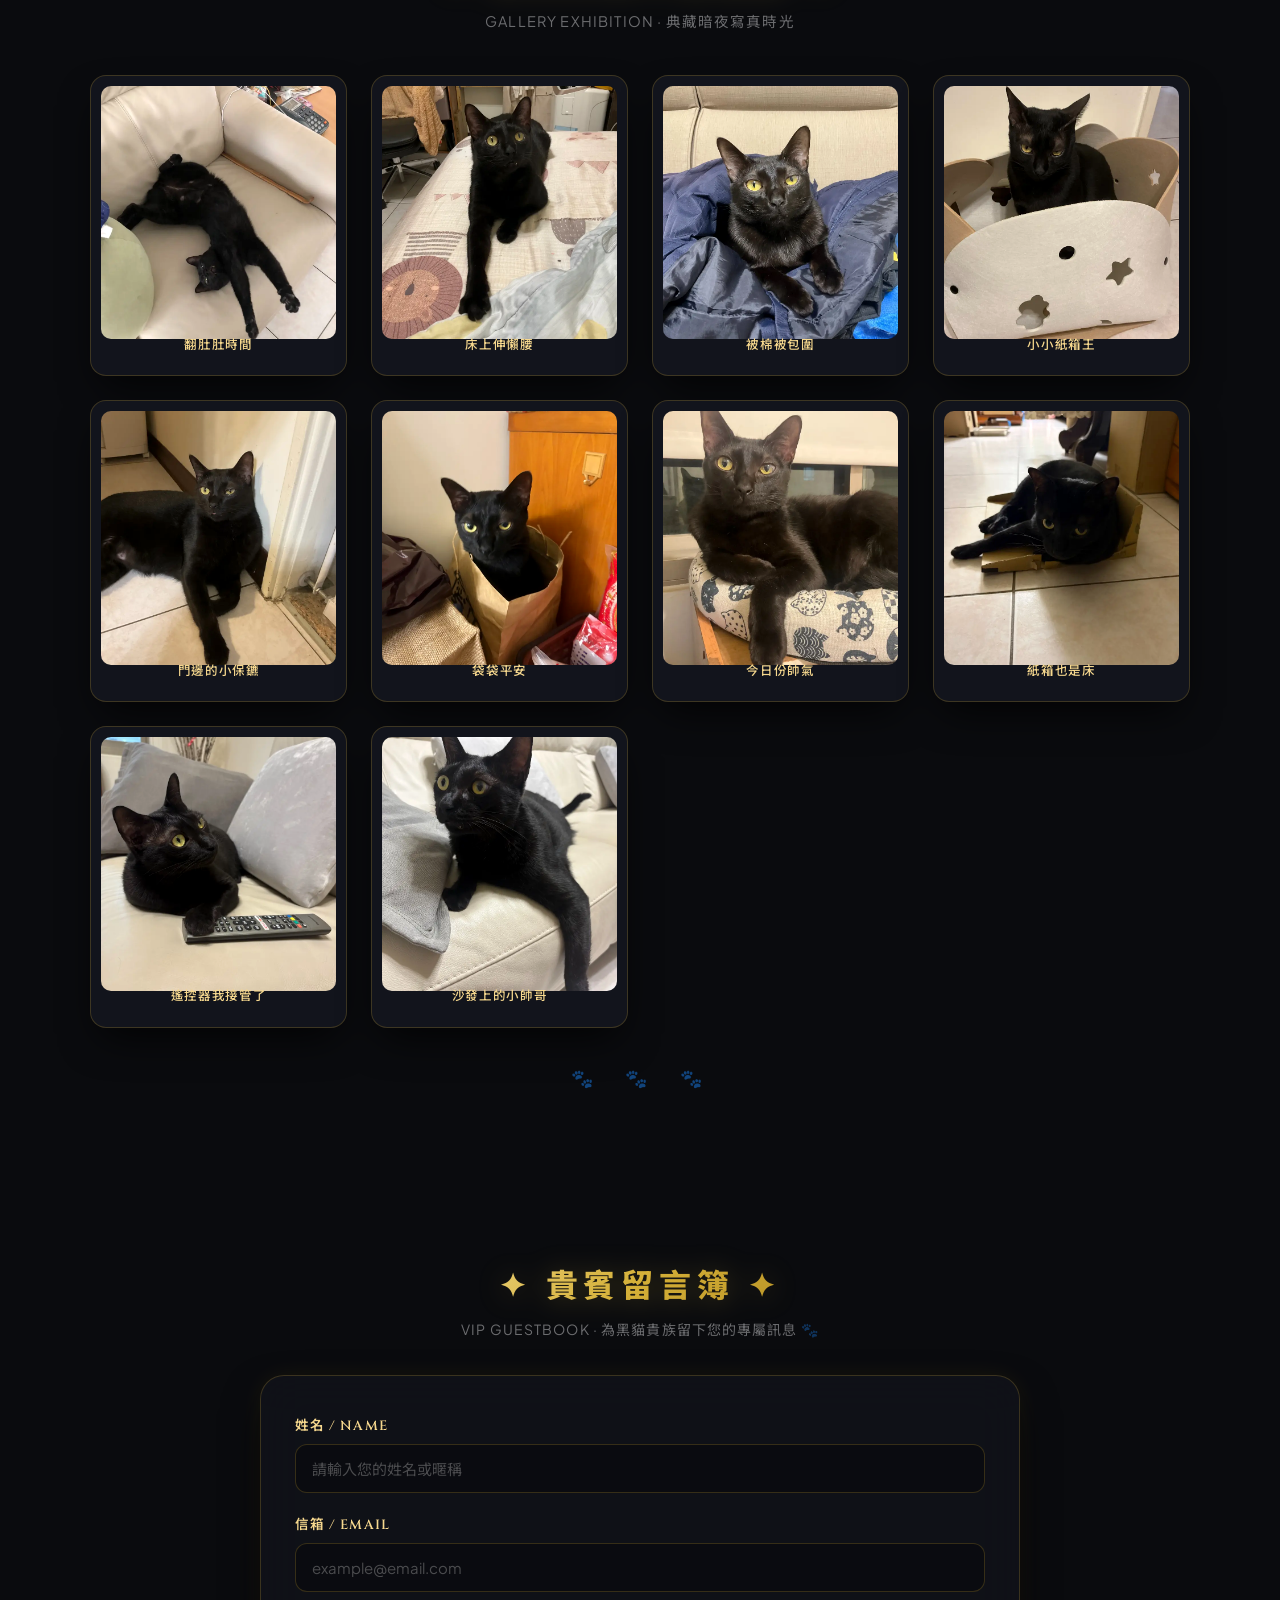
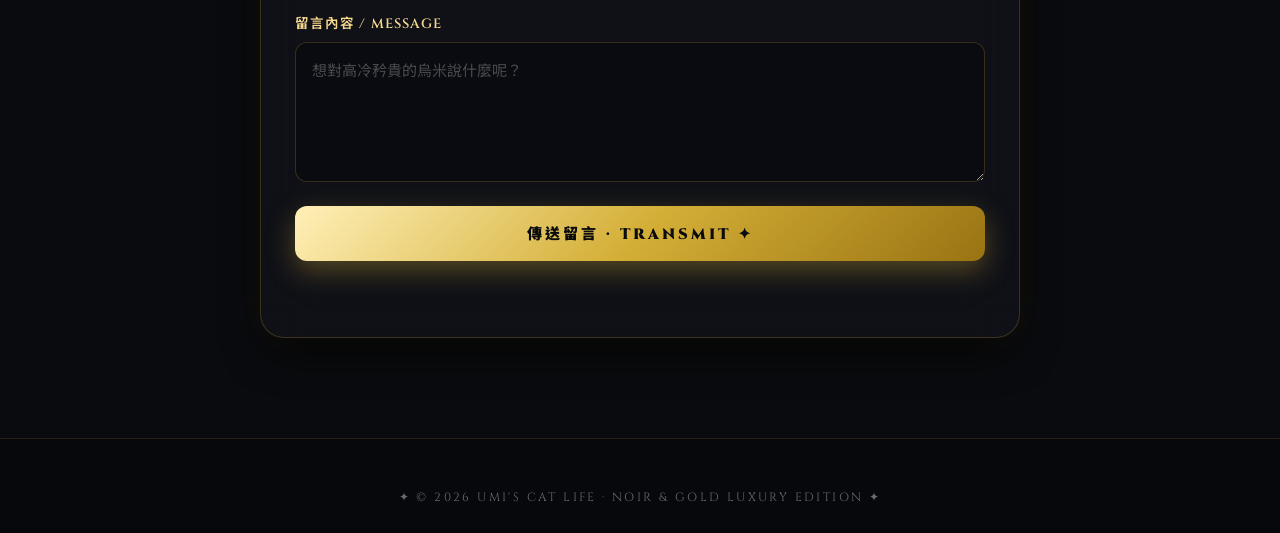
==== commit 4c78457c: "Update ROYAL FAVORITES: 把拔＆馬麻 -> 拍屁屁" ====
--- a/index.html
+++ b/index.html
@@ -881,7 +881,7 @@
       <div class="fav-item"><span class="fi">🪶</span>逗貓棒</div>
       <div class="fav-item"><span class="fi">🧸</span>軟軟的毯子</div>
       <div class="fav-item"><span class="fi">☀️</span>曬太陽</div>
-      <div class="fav-item"><span class="fi">🖤</span>把拔＆馬麻</div>
+      <div class="fav-item"><span class="fi">🖤</span>拍屁屁</div>
     </div>
   </div>
 
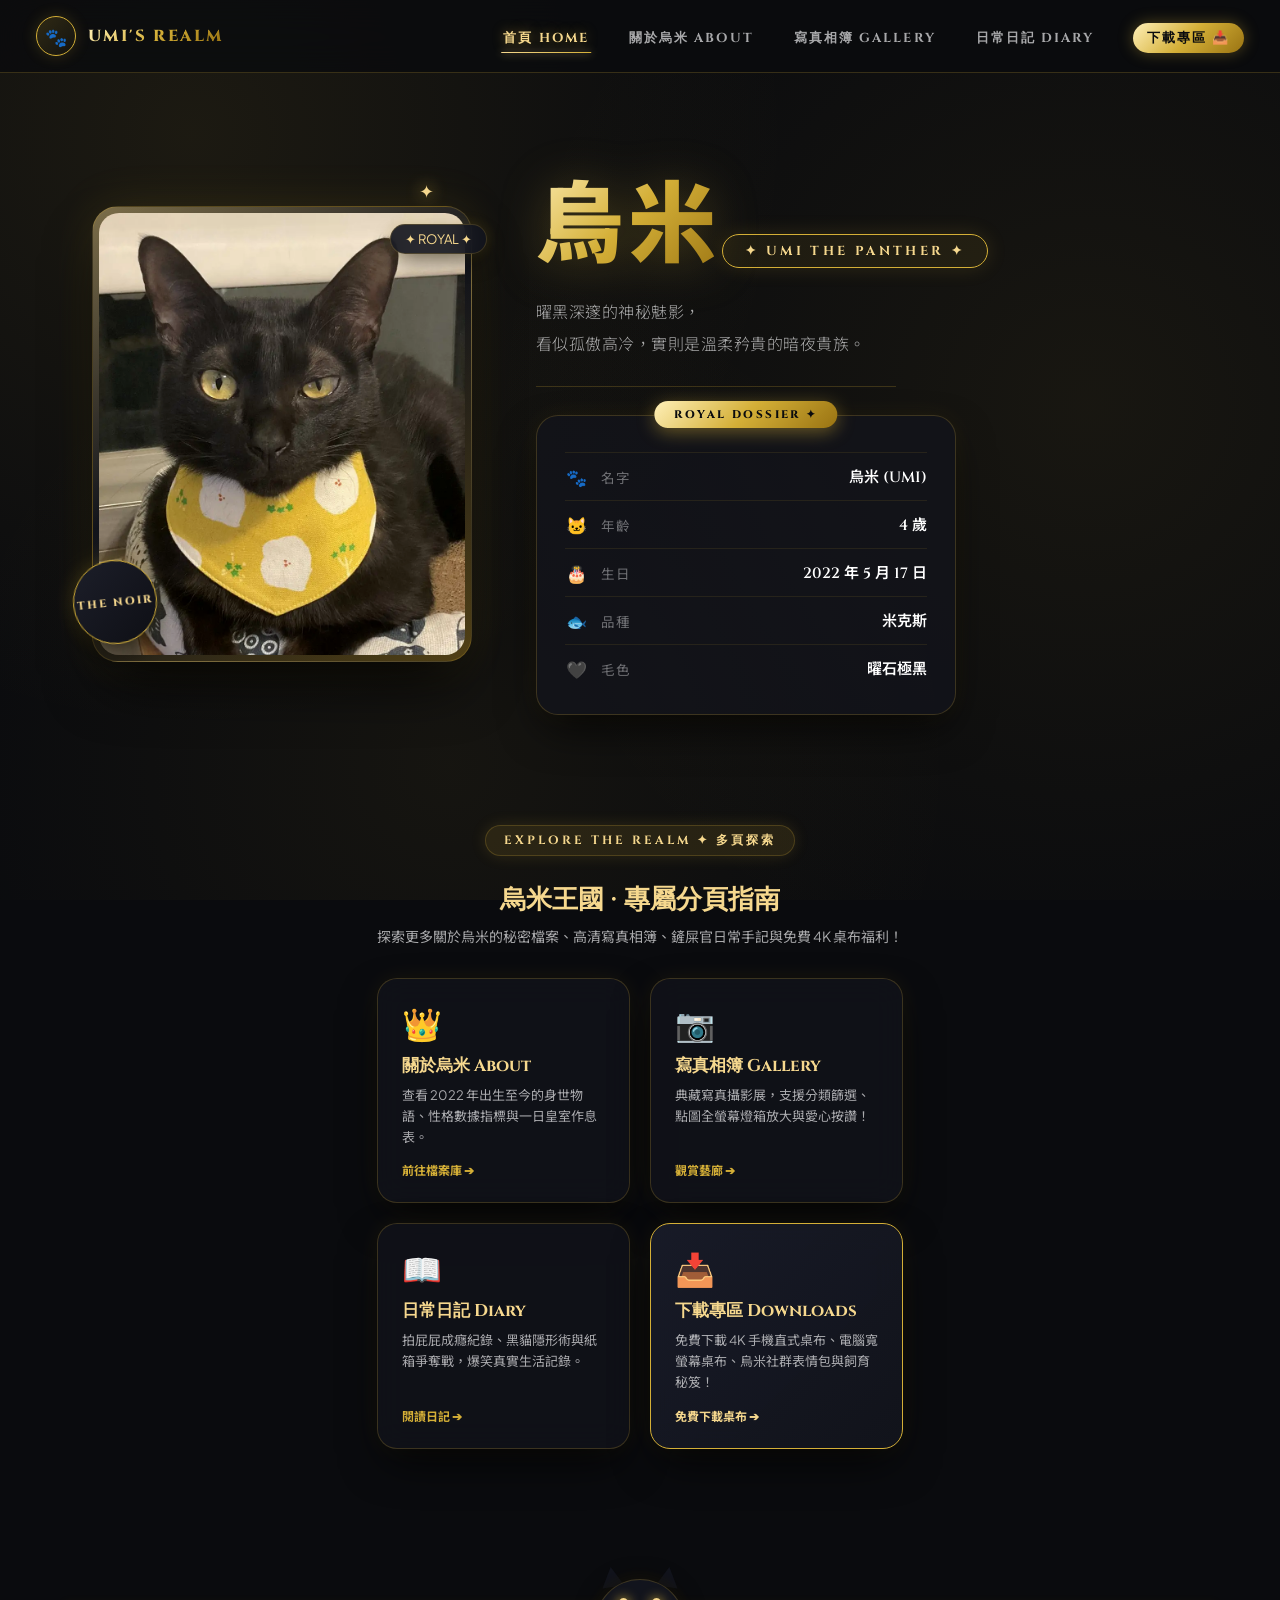
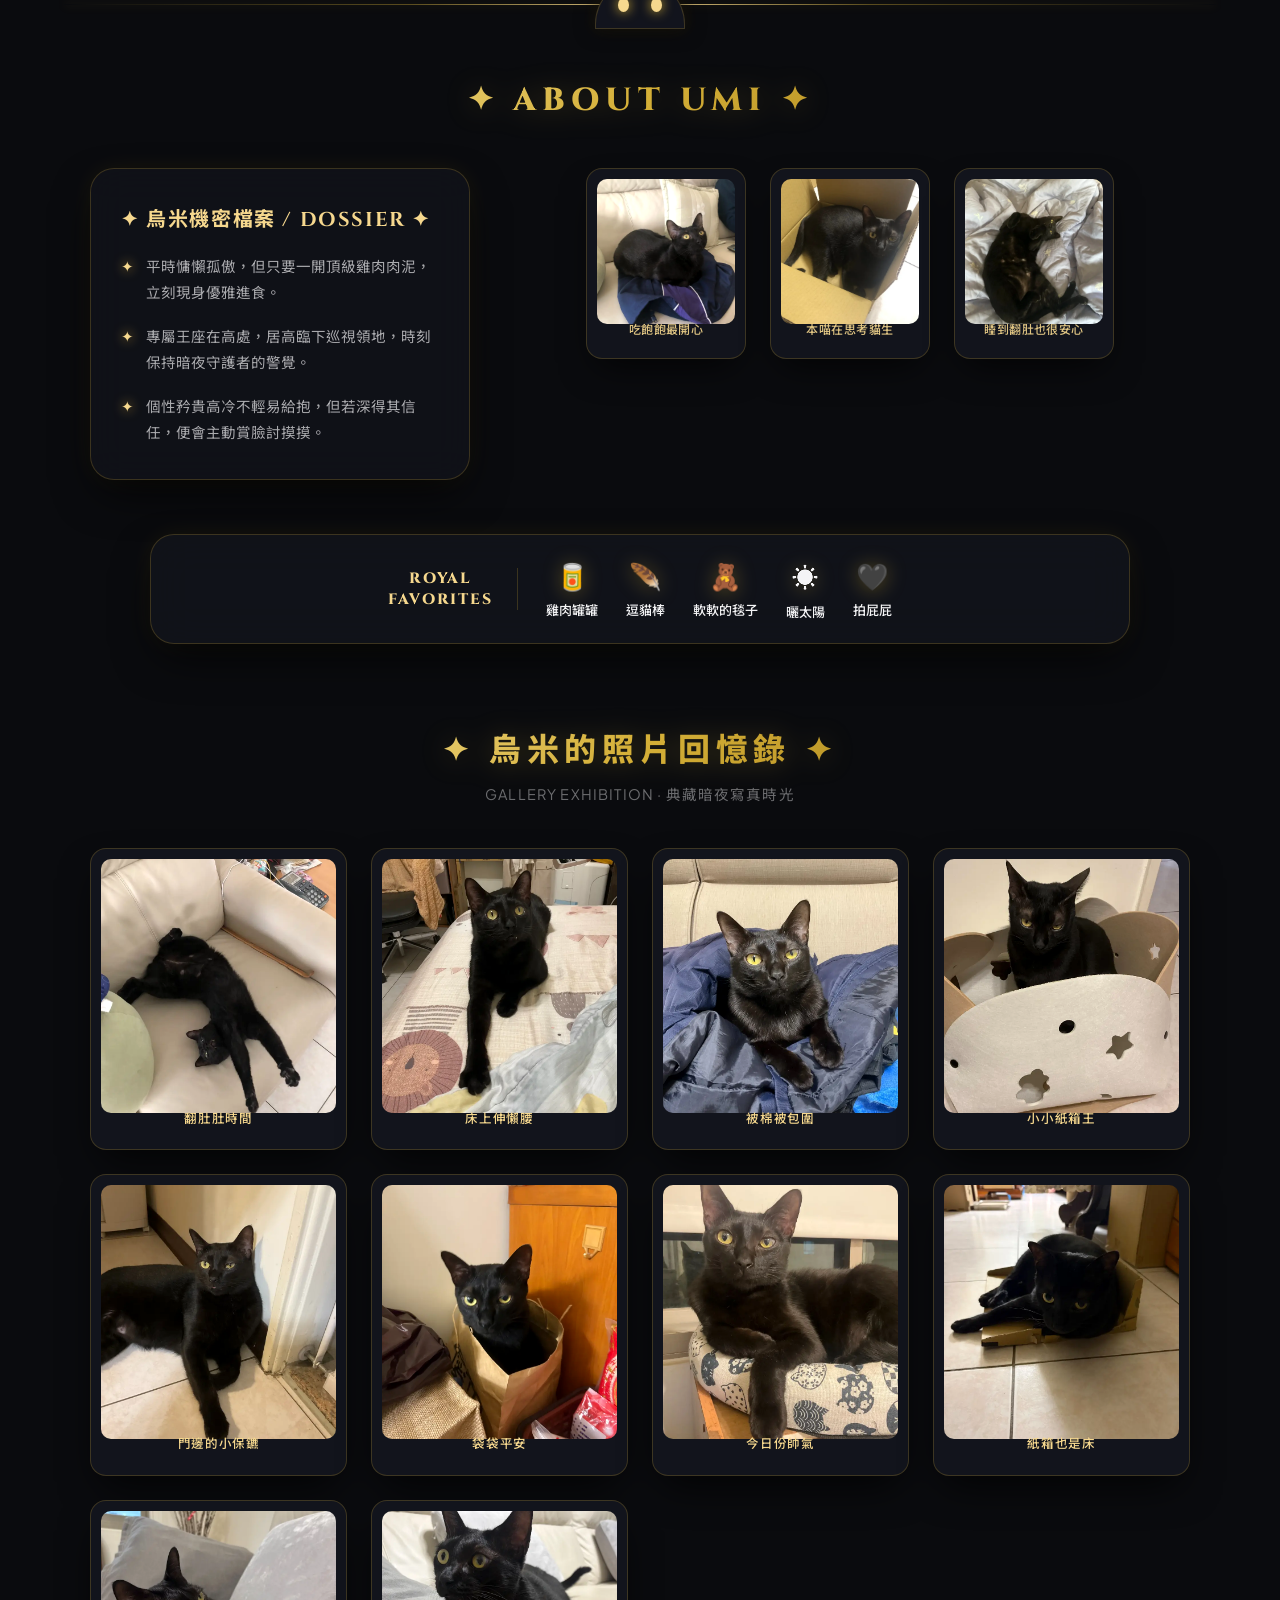
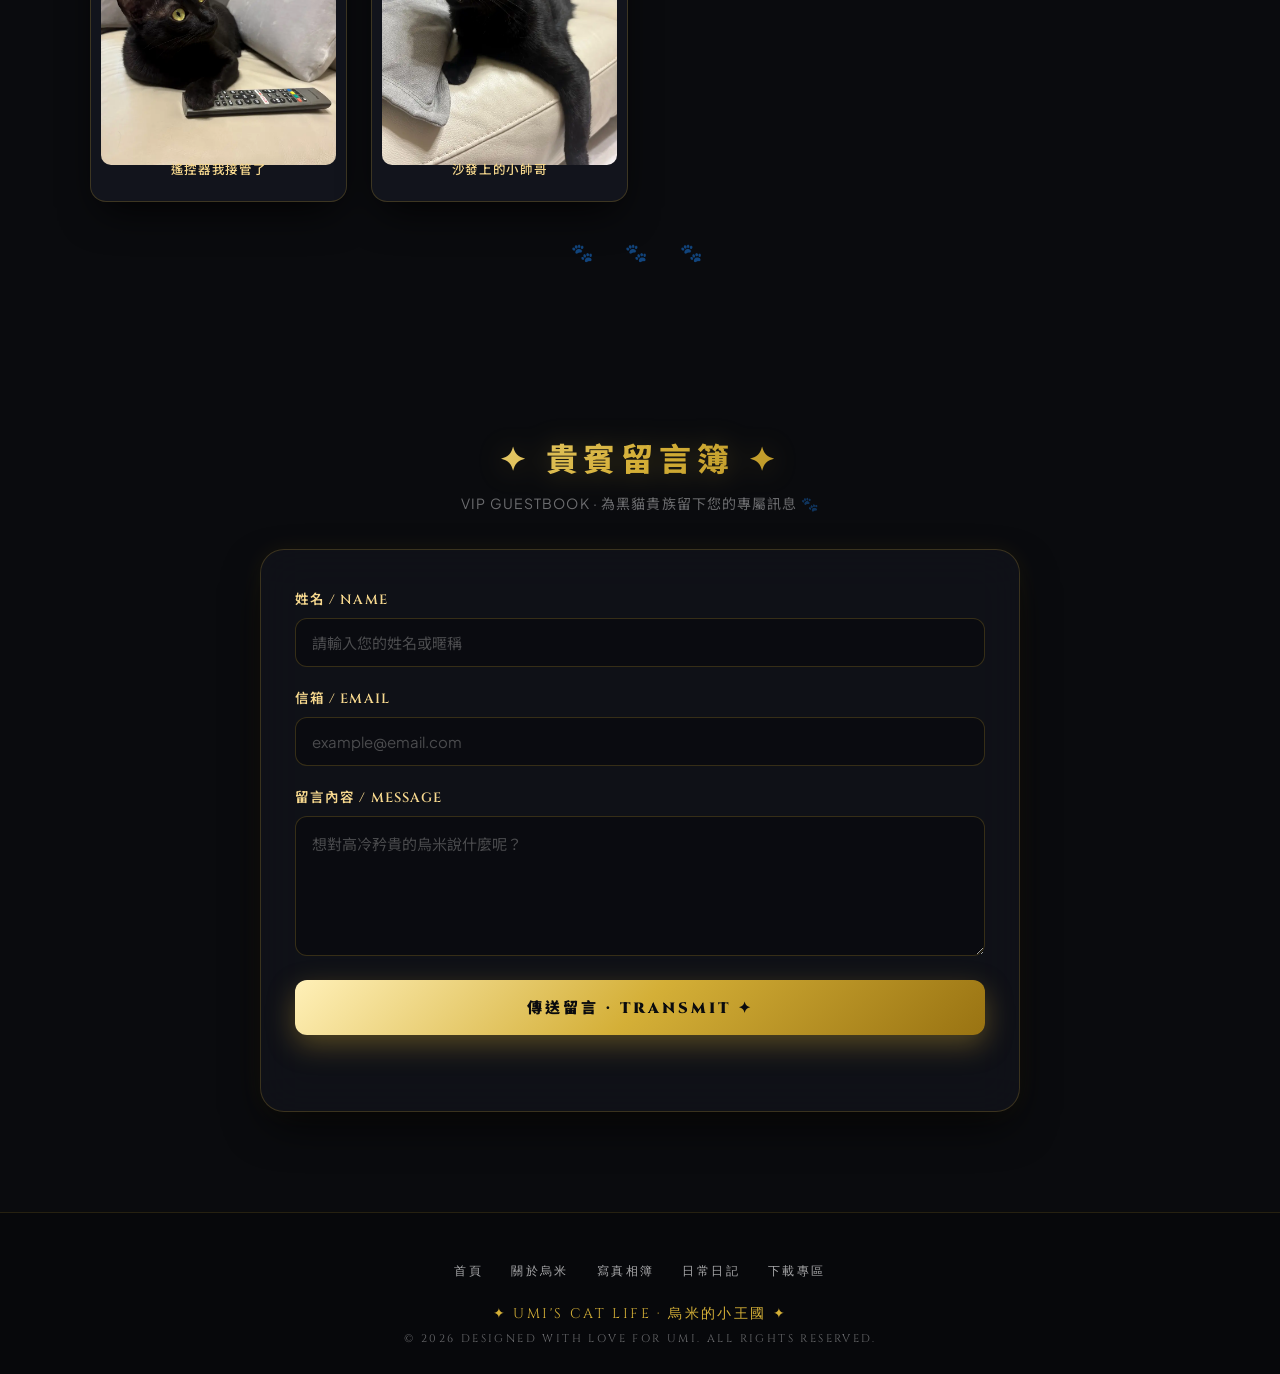
==== commit c067a71b: "Upgrade site to multi-page personal website with About, Gallery, Diary and Downloads" ====
--- a/index.html
+++ b/index.html
@@ -7,6 +7,7 @@
 <link rel="preconnect" href="https://fonts.googleapis.com">
 <link rel="preconnect" href="https://fonts.gstatic.com" crossorigin>
 <link href="https://fonts.googleapis.com/css2?family=Cinzel:wght@500;600;700;800;900&family=Plus+Jakarta+Sans:wght@300;400;500;600;700&family=Noto+Sans+TC:wght@300;400;500;700;900&display=swap" rel="stylesheet">
+<link rel="stylesheet" href="style.css">
 <style>
 :root{
   --bg-base:#0A0B0E;
@@ -778,15 +779,18 @@
 
   <!-- NAV -->
   <nav class="nav">
-    <div class="nav-logo">🐾</div>
-    <ul class="nav-links">
-      <li><a href="#home" class="active">Home</a></li>
-      <li><a href="#about">About Umi</a></li>
-      <li><a href="#gallery">Gallery</a></li>
-      <li><a href="#daily">Daily Life</a></li>
-      <li><a href="#guestbook">Guestbook</a></li>
+    <div class="nav-brand">
+      <a href="index.html" class="nav-logo">🐾</a>
+      <a href="index.html" class="nav-title">UMI'S REALM</a>
+    </div>
+    <button class="mobile-toggle" onclick="toggleNav()">☰</button>
+    <ul class="nav-links" id="navLinks">
+      <li><a href="index.html" class="active">首頁 Home</a></li>
+      <li><a href="about.html">關於烏米 About</a></li>
+      <li><a href="gallery.html">寫真相簿 Gallery</a></li>
+      <li><a href="diary.html">日常日記 Diary</a></li>
+      <li><a href="downloads.html" class="nav-badge-download">下載專區 📥</a></li>
     </ul>
-    <div class="nav-face"></div>
   </nav>
 
   <!-- HERO -->
@@ -817,6 +821,53 @@
         <div class="p-row"><span class="picon">🐟</span><span class="pk">品種</span><span class="pv">米克斯</span></div>
         <div class="p-row"><span class="picon">🖤</span><span class="pk">毛色</span><span class="pv">曜石極黑</span></div>
       </div>
+    </div>
+  </section>
+
+  <!-- MULTI-PAGE EXPLORE PORTAL -->
+  <section class="container" style="margin-top: 50px; margin-bottom: 20px;">
+    <div style="text-align: center; margin-bottom: 32px;">
+      <span class="page-tag">EXPLORE THE REALM ✦ 多頁探索</span>
+      <h2 style="font-family:'Cinzel',serif; color:var(--gold-light); font-size:26px; margin: 8px 0;">烏米王國 · 專屬分頁指南</h2>
+      <p style="color:var(--text-muted); font-size:14px; margin:0 auto; max-width:600px;">探索更多關於烏米的秘密檔案、高清寫真相簿、鏟屎官日常手記與免費 4K 桌布福利！</p>
+    </div>
+
+    <div style="display: grid; grid-template-columns: repeat(auto-fit, minmax(230px, 1fr)); gap: 20px;">
+      <a href="about.html" class="card" style="text-decoration:none; display:flex; flex-direction:column; justify-content:space-between; padding: 24px;">
+        <div>
+          <div style="font-size: 32px; margin-bottom: 10px;">👑</div>
+          <h3 style="font-family:'Cinzel',serif; color:var(--gold-light); margin:0 0 8px; font-size:17px;">關於烏米 About</h3>
+          <p style="font-size:13px; color:var(--text-muted); line-height:1.6; margin:0;">查看 2022 年出生至今的身世物語、性格數據指標與一日皇室作息表。</p>
+        </div>
+        <span style="font-size:12px; font-weight:700; color:var(--gold-mid); margin-top:14px;">前往檔案庫 ➔</span>
+      </a>
+
+      <a href="gallery.html" class="card" style="text-decoration:none; display:flex; flex-direction:column; justify-content:space-between; padding: 24px;">
+        <div>
+          <div style="font-size: 32px; margin-bottom: 10px;">📷</div>
+          <h3 style="font-family:'Cinzel',serif; color:var(--gold-light); margin:0 0 8px; font-size:17px;">寫真相簿 Gallery</h3>
+          <p style="font-size:13px; color:var(--text-muted); line-height:1.6; margin:0;">典藏寫真攝影展，支援分類篩選、點圖全螢幕燈箱放大與愛心按讚！</p>
+        </div>
+        <span style="font-size:12px; font-weight:700; color:var(--gold-mid); margin-top:14px;">觀賞藝廊 ➔</span>
+      </a>
+
+      <a href="diary.html" class="card" style="text-decoration:none; display:flex; flex-direction:column; justify-content:space-between; padding: 24px;">
+        <div>
+          <div style="font-size: 32px; margin-bottom: 10px;">📖</div>
+          <h3 style="font-family:'Cinzel',serif; color:var(--gold-light); margin:0 0 8px; font-size:17px;">日常日記 Diary</h3>
+          <p style="font-size:13px; color:var(--text-muted); line-height:1.6; margin:0;">拍屁屁成癮紀錄、黑貓隱形術與紙箱爭奪戰，爆笑真實生活記錄。</p>
+        </div>
+        <span style="font-size:12px; font-weight:700; color:var(--gold-mid); margin-top:14px;">閱讀日記 ➔</span>
+      </a>
+
+      <a href="downloads.html" class="card" style="text-decoration:none; display:flex; flex-direction:column; justify-content:space-between; padding: 24px; border-color:var(--gold-mid); background:linear-gradient(135deg, rgba(26,29,42,0.9), rgba(18,20,28,0.95));">
+        <div>
+          <div style="font-size: 32px; margin-bottom: 10px;">📥</div>
+          <h3 style="font-family:'Cinzel',serif; color:var(--gold-light); margin:0 0 8px; font-size:17px;">下載專區 Downloads</h3>
+          <p style="font-size:13px; color:var(--text-muted); line-height:1.6; margin:0;">免費下載 4K 手機直式桌布、電腦寬螢幕桌布、烏米社群表情包與飼育秘笈！</p>
+        </div>
+        <span style="font-size:12px; font-weight:700; color:var(--gold-light); margin-top:14px;">免費下載桌布 ➔</span>
+      </a>
     </div>
   </section>
 
@@ -941,19 +992,24 @@
 
   <!-- FOOTER -->
   <footer id="contact">
-    ✦ © 2026 UMI'S CAT LIFE · NOIR & GOLD LUXURY EDITION ✦
+    <div class="footer-nav">
+      <a href="index.html">首頁</a>
+      <a href="about.html">關於烏米</a>
+      <a href="gallery.html">寫真相簿</a>
+      <a href="diary.html">日常日記</a>
+      <a href="downloads.html">下載專區</a>
+    </div>
+    <div class="footer-brand">✦ UMI'S CAT LIFE · 烏米的小王國 ✦</div>
+    <div style="font-size: 11px; color: var(--text-dim); margin-top: 8px;">
+      © 2026 DESIGNED WITH LOVE FOR UMI. ALL RIGHTS RESERVED.
+    </div>
   </footer>
 
 <script>
-  const links = document.querySelectorAll('.nav-links a');
-  const sections = ['home','about','gallery','daily','guestbook'].map(id => document.getElementById(id));
-  window.addEventListener('scroll', () => {
-    let current = sections[0].id;
-    sections.forEach(sec => {
-      if(window.scrollY + 100 >= sec.offsetTop) current = sec.id;
-    });
-    links.forEach(a => a.classList.toggle('active', a.getAttribute('href') === '#' + current));
-  });
+  function toggleNav() {
+    const links = document.getElementById('navLinks');
+    links.classList.toggle('open');
+  }
 </script>
 
 
--- a/style.css
+++ b/style.css
@@ -0,0 +1,354 @@
+/* =========================================================
+   UMI THE ROYAL PANTHER - MULTI-PAGE GLOBAL STYLESHEET
+   Style: Luxury Dark Gold Aesthetic (曜黑金鑽風格)
+   ========================================================= */
+
+:root {
+  --bg-base: #0A0B0E;
+  --bg-surface: #12141C;
+  --bg-card: rgba(18, 20, 28, 0.78);
+  --bg-card-hover: rgba(26, 29, 42, 0.92);
+  --gold-light: #F6D88E;
+  --gold-mid: #D4AF37;
+  --gold-dark: #8E6E1B;
+  --gold-gradient: linear-gradient(135deg, #FFF0B8 0%, #D4AF37 50%, #997312 100%);
+  --gold-gradient-glow: linear-gradient(135deg, #F6D88E 0%, #D4AF37 100%);
+  --gold-border: rgba(212, 175, 55, 0.22);
+  --gold-border-hover: rgba(246, 216, 142, 0.65);
+  --gold-glow: 0 0 25px rgba(212, 175, 55, 0.22);
+  --text-main: #F4F4F6;
+  --text-muted: rgba(244, 244, 246, 0.72);
+  --text-dim: rgba(244, 244, 246, 0.45);
+  --glass-shadow: 0 18px 45px -10px rgba(0, 0, 0, 0.85), 0 0 25px rgba(212, 175, 55, 0.08);
+}
+
+* {
+  box-sizing: border-box;
+}
+
+html {
+  scroll-behavior: smooth;
+}
+
+body {
+  margin: 0;
+  background: var(--bg-base);
+  background-image:
+    radial-gradient(circle at 15% 15%, rgba(212, 175, 55, 0.09) 0%, transparent 45%),
+    radial-gradient(circle at 85% 45%, rgba(212, 175, 55, 0.07) 0%, transparent 50%),
+    radial-gradient(circle at 35% 85%, rgba(212, 175, 55, 0.06) 0%, transparent 45%);
+  background-attachment: fixed;
+  color: var(--text-main);
+  font-family: 'Plus Jakarta Sans', 'Noto Sans TC', sans-serif;
+  -webkit-font-smoothing: antialiased;
+  overflow-x: hidden;
+  min-height: 100vh;
+  display: flex;
+  flex-direction: column;
+}
+
+main {
+  flex: 1;
+}
+
+a {
+  color: inherit;
+  text-decoration: none;
+}
+
+/* ================= NAVIGATION ================= */
+.nav {
+  position: sticky;
+  top: 0;
+  z-index: 100;
+  background: rgba(10, 11, 14, 0.88);
+  backdrop-filter: blur(20px);
+  -webkit-backdrop-filter: blur(20px);
+  border-bottom: 1px solid var(--gold-border);
+  display: flex;
+  align-items: center;
+  justify-content: space-between;
+  padding: 16px 36px;
+  transition: all .3s ease;
+}
+
+.nav-brand {
+  display: flex;
+  align-items: center;
+  gap: 12px;
+}
+
+.nav-logo {
+  width: 42px;
+  height: 42px;
+  border-radius: 50%;
+  background: linear-gradient(135deg, rgba(212, 175, 55, 0.22), rgba(212, 175, 55, 0.05));
+  border: 1px solid var(--gold-mid);
+  display: flex;
+  align-items: center;
+  justify-content: center;
+  font-size: 20px;
+  flex-shrink: 0;
+  box-shadow: 0 0 15px rgba(212, 175, 55, 0.25);
+  transition: transform .3s ease;
+}
+
+.nav-brand:hover .nav-logo {
+  transform: rotate(15deg) scale(1.08);
+}
+
+.nav-title {
+  font-family: 'Cinzel', serif;
+  font-size: 16px;
+  font-weight: 800;
+  letter-spacing: 0.15em;
+  background: var(--gold-gradient);
+  -webkit-background-clip: text;
+  -webkit-text-fill-color: transparent;
+}
+
+.nav-links {
+  display: flex;
+  gap: 32px;
+  list-style: none;
+  margin: 0;
+  padding: 0;
+  align-items: center;
+}
+
+.nav-links a {
+  font-family: 'Cinzel', serif;
+  font-size: 13px;
+  font-weight: 700;
+  letter-spacing: 0.14em;
+  text-transform: uppercase;
+  color: var(--text-muted);
+  transition: all .3s ease;
+  position: relative;
+  padding: 8px 4px;
+}
+
+.nav-links a::after {
+  content: "";
+  position: absolute;
+  bottom: 0;
+  left: 50%;
+  width: 0;
+  height: 2px;
+  background: var(--gold-gradient-glow);
+  transition: all .3s ease;
+  transform: translateX(-50%);
+  box-shadow: 0 0 10px var(--gold-light);
+}
+
+.nav-links a:hover {
+  color: var(--gold-light);
+  text-shadow: 0 0 10px rgba(212, 175, 55, 0.4);
+}
+
+.nav-links a:hover::after,
+.nav-links a.active::after {
+  width: 100%;
+}
+
+.nav-links a.active {
+  color: var(--gold-light);
+  text-shadow: 0 0 12px rgba(212, 175, 55, 0.5);
+}
+
+.nav-badge-download {
+  background: var(--gold-gradient);
+  color: #0A0B0E !important;
+  font-weight: 800 !important;
+  padding: 6px 14px !important;
+  border-radius: 20px;
+  box-shadow: 0 0 15px rgba(212, 175, 55, 0.35);
+  transition: transform .25s ease, box-shadow .25s ease !important;
+}
+
+.nav-badge-download:hover {
+  transform: translateY(-2px);
+  box-shadow: 0 0 20px rgba(212, 175, 55, 0.6) !important;
+  text-shadow: none !important;
+}
+
+.nav-badge-download::after {
+  display: none !important;
+}
+
+.mobile-toggle {
+  display: none;
+  background: transparent;
+  border: 1px solid var(--gold-border);
+  color: var(--gold-light);
+  font-size: 22px;
+  cursor: pointer;
+  padding: 6px 12px;
+  border-radius: 8px;
+}
+
+@media (max-width: 820px) {
+  .nav {
+    padding: 14px 20px;
+  }
+  .mobile-toggle {
+    display: block;
+  }
+  .nav-links {
+    display: none;
+    flex-direction: column;
+    position: absolute;
+    top: 100%;
+    left: 0;
+    width: 100%;
+    background: rgba(10, 11, 14, 0.98);
+    border-bottom: 1px solid var(--gold-border);
+    padding: 24px;
+    gap: 18px;
+    backdrop-filter: blur(25px);
+  }
+  .nav-links.open {
+    display: flex;
+  }
+}
+
+/* ================= COMMON HERO BANNER ================= */
+.page-header {
+  text-align: center;
+  padding: 60px 24px 40px;
+  max-width: 900px;
+  margin: 0 auto;
+}
+
+.page-tag {
+  display: inline-block;
+  font-family: 'Cinzel', serif;
+  font-size: 12px;
+  font-weight: 700;
+  letter-spacing: 0.25em;
+  color: var(--gold-light);
+  background: rgba(212, 175, 55, 0.12);
+  border: 1px solid var(--gold-border);
+  padding: 6px 18px;
+  border-radius: 30px;
+  margin-bottom: 18px;
+  box-shadow: 0 0 15px rgba(212, 175, 55, 0.15);
+}
+
+.page-title {
+  font-size: 38px;
+  font-weight: 800;
+  margin: 0 0 16px;
+  letter-spacing: 0.05em;
+  background: var(--gold-gradient);
+  -webkit-background-clip: text;
+  -webkit-text-fill-color: transparent;
+}
+
+.page-desc {
+  font-size: 16px;
+  line-height: 1.8;
+  color: var(--text-muted);
+  margin: 0 auto;
+  max-width: 640px;
+}
+
+/* ================= CARDS & CONTAINERS ================= */
+.container {
+  max-width: 1160px;
+  margin: 0 auto;
+  padding: 0 24px 80px;
+}
+
+.card {
+  background: var(--bg-card);
+  border: 1px solid var(--gold-border);
+  border-radius: 20px;
+  padding: 32px;
+  box-shadow: var(--glass-shadow);
+  backdrop-filter: blur(15px);
+  transition: all .35s cubic-bezier(0.16, 1, 0.3, 1);
+}
+
+.card:hover {
+  border-color: var(--gold-border-hover);
+  transform: translateY(-4px);
+  box-shadow: 0 22px 50px -10px rgba(0, 0, 0, 0.9), 0 0 30px rgba(212, 175, 55, 0.15);
+}
+
+/* ================= BUTTONS ================= */
+.btn {
+  display: inline-flex;
+  align-items: center;
+  justify-content: center;
+  gap: 10px;
+  padding: 12px 28px;
+  border-radius: 30px;
+  font-family: 'Cinzel', serif;
+  font-size: 13px;
+  font-weight: 700;
+  letter-spacing: 0.12em;
+  text-transform: uppercase;
+  cursor: pointer;
+  transition: all .3s ease;
+  border: none;
+}
+
+.btn-primary {
+  background: var(--gold-gradient);
+  color: #0A0B0E;
+  box-shadow: 0 4px 20px rgba(212, 175, 55, 0.3);
+}
+
+.btn-primary:hover {
+  transform: translateY(-2px);
+  box-shadow: 0 8px 25px rgba(212, 175, 55, 0.5);
+}
+
+.btn-outline {
+  background: rgba(212, 175, 55, 0.06);
+  border: 1px solid var(--gold-border);
+  color: var(--gold-light);
+}
+
+.btn-outline:hover {
+  background: rgba(212, 175, 55, 0.15);
+  border-color: var(--gold-mid);
+  transform: translateY(-2px);
+}
+
+/* ================= FOOTER ================= */
+footer {
+  background: #07080B;
+  border-top: 1px solid rgba(212, 175, 55, 0.18);
+  color: var(--text-dim);
+  text-align: center;
+  padding: 50px 24px 30px;
+  font-family: 'Cinzel', serif;
+  font-size: 13px;
+  letter-spacing: 0.18em;
+  margin-top: auto;
+}
+
+.footer-nav {
+  display: flex;
+  justify-content: center;
+  gap: 28px;
+  margin-bottom: 24px;
+  flex-wrap: wrap;
+}
+
+.footer-nav a {
+  color: var(--text-muted);
+  transition: color .25s ease;
+}
+
+.footer-nav a:hover {
+  color: var(--gold-light);
+}
+
+.footer-brand {
+  font-size: 14px;
+  margin-bottom: 8px;
+  color: var(--gold-mid);
+}
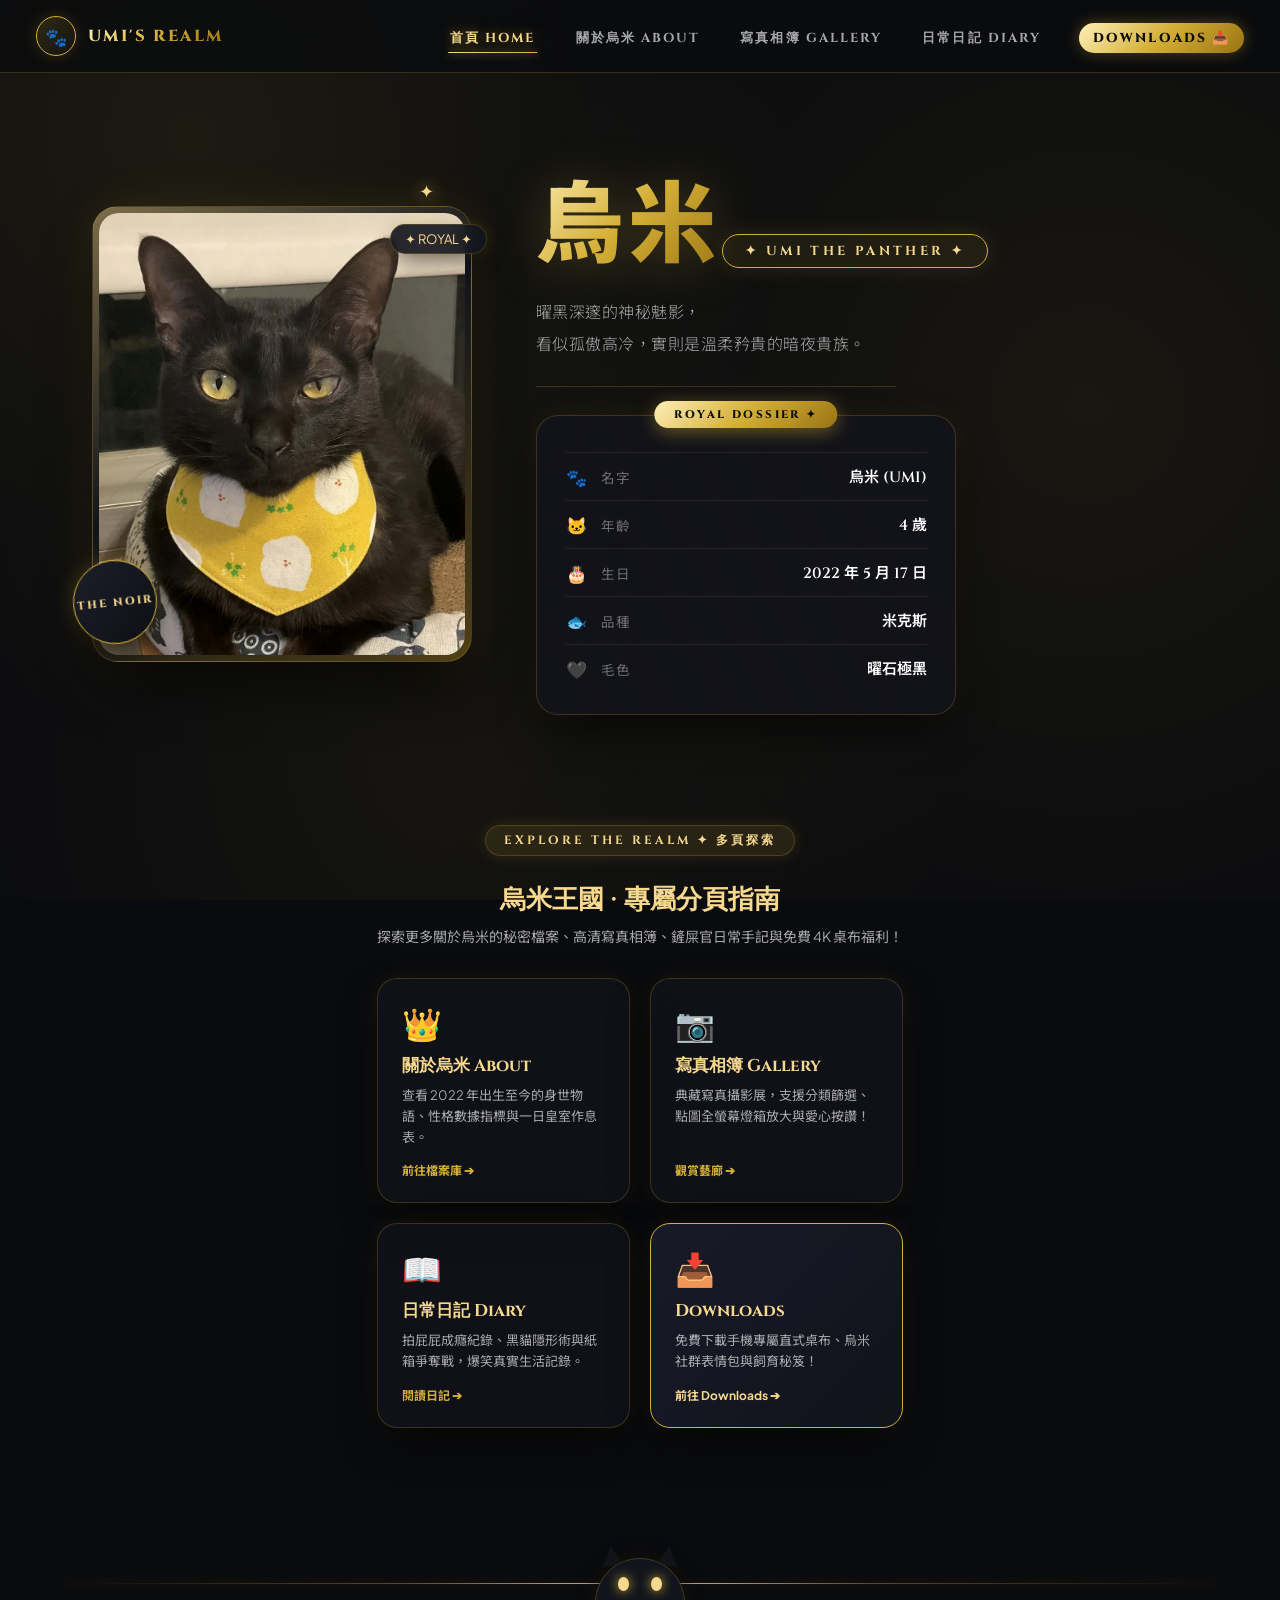
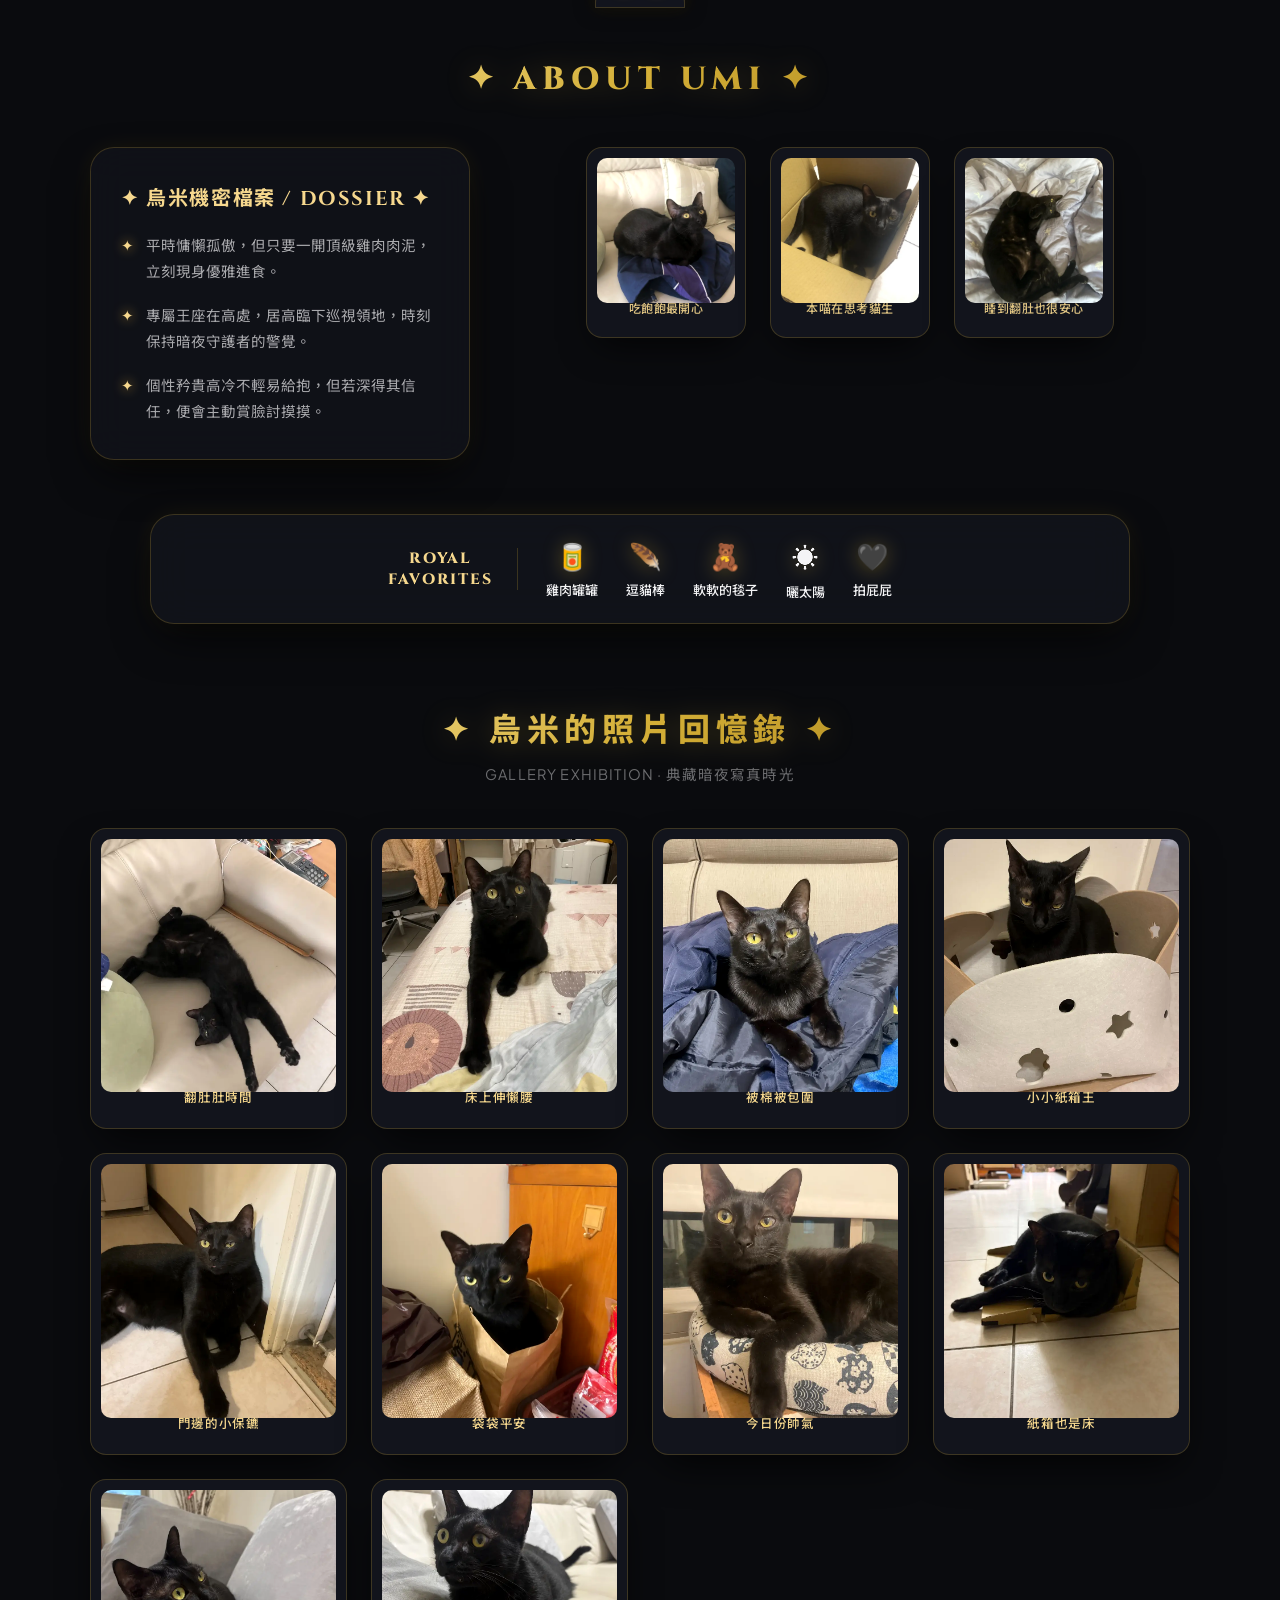
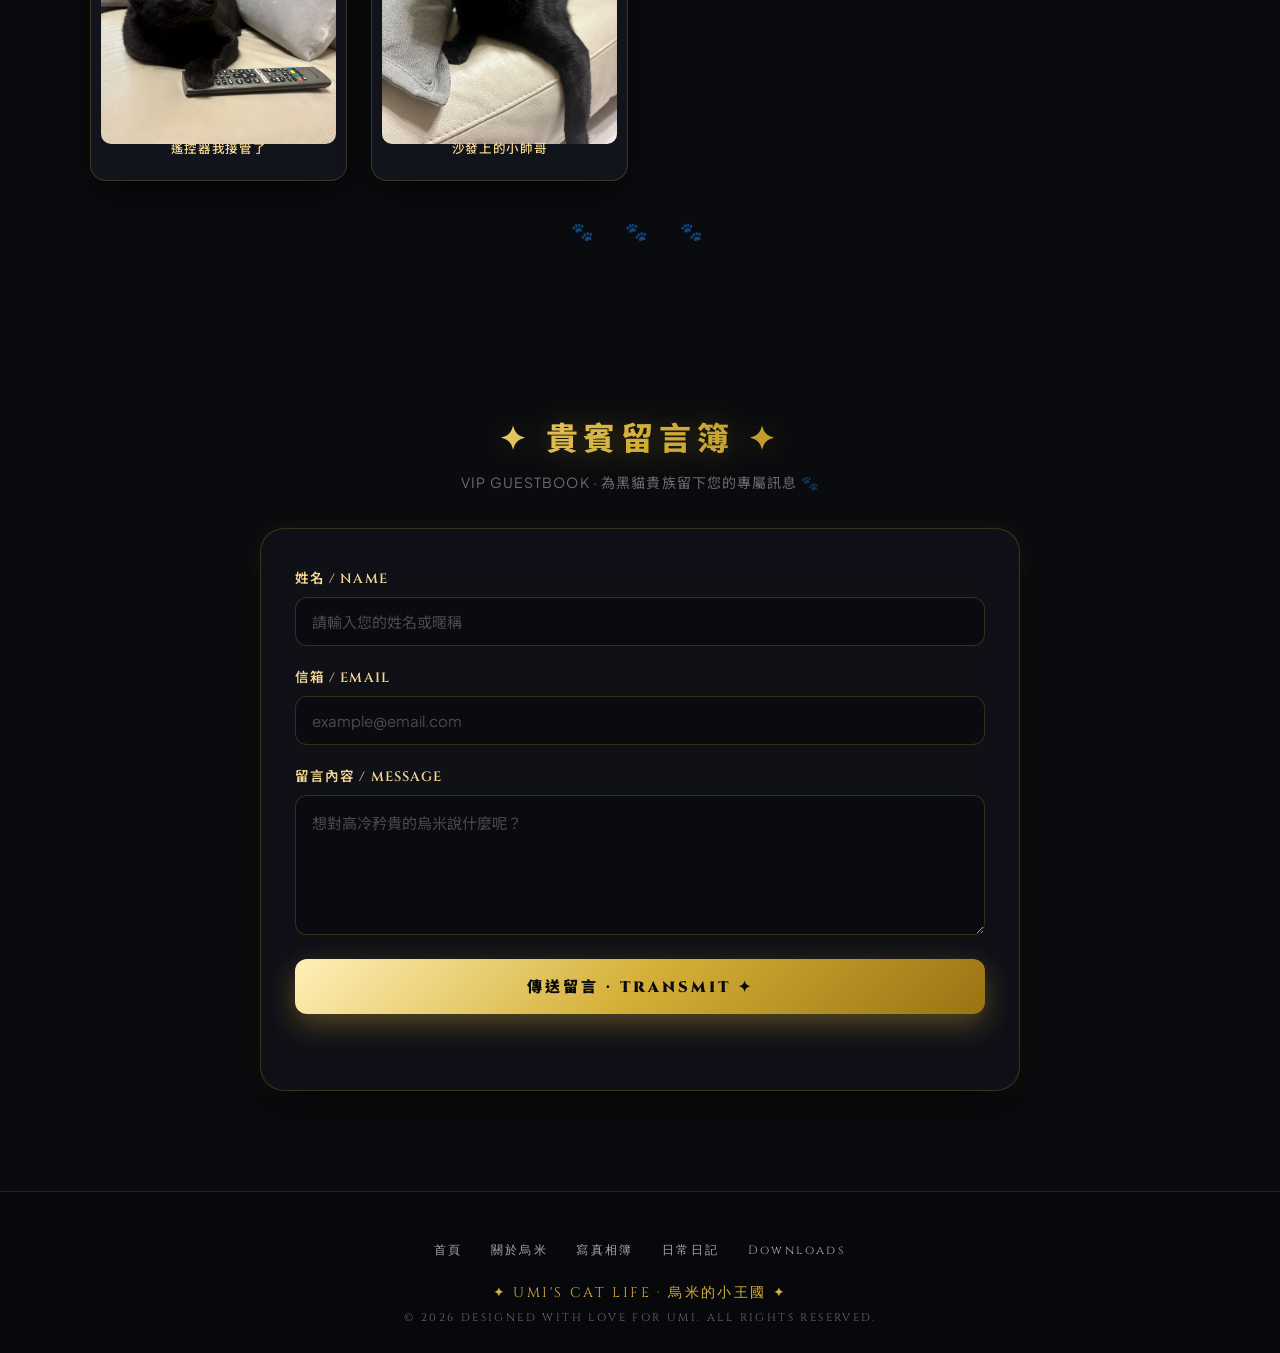
==== commit e45a71ba: "Update Downloads page: rename to English Downloads and keep mobile wallpapers only" ====
--- a/index.html
+++ b/index.html
@@ -789,7 +789,7 @@
       <li><a href="about.html">關於烏米 About</a></li>
       <li><a href="gallery.html">寫真相簿 Gallery</a></li>
       <li><a href="diary.html">日常日記 Diary</a></li>
-      <li><a href="downloads.html" class="nav-badge-download">下載專區 📥</a></li>
+      <li><a href="downloads.html" class="nav-badge-download">Downloads 📥</a></li>
     </ul>
   </nav>
 
@@ -863,10 +863,10 @@
       <a href="downloads.html" class="card" style="text-decoration:none; display:flex; flex-direction:column; justify-content:space-between; padding: 24px; border-color:var(--gold-mid); background:linear-gradient(135deg, rgba(26,29,42,0.9), rgba(18,20,28,0.95));">
         <div>
           <div style="font-size: 32px; margin-bottom: 10px;">📥</div>
-          <h3 style="font-family:'Cinzel',serif; color:var(--gold-light); margin:0 0 8px; font-size:17px;">下載專區 Downloads</h3>
-          <p style="font-size:13px; color:var(--text-muted); line-height:1.6; margin:0;">免費下載 4K 手機直式桌布、電腦寬螢幕桌布、烏米社群表情包與飼育秘笈！</p>
+          <h3 style="font-family:'Cinzel',serif; color:var(--gold-light); margin:0 0 8px; font-size:17px;">Downloads</h3>
+          <p style="font-size:13px; color:var(--text-muted); line-height:1.6; margin:0;">免費下載手機專屬直式桌布、烏米社群表情包與飼育秘笈！</p>
         </div>
-        <span style="font-size:12px; font-weight:700; color:var(--gold-light); margin-top:14px;">免費下載桌布 ➔</span>
+        <span style="font-size:12px; font-weight:700; color:var(--gold-light); margin-top:14px;">前往 Downloads ➔</span>
       </a>
     </div>
   </section>
@@ -997,7 +997,7 @@
       <a href="about.html">關於烏米</a>
       <a href="gallery.html">寫真相簿</a>
       <a href="diary.html">日常日記</a>
-      <a href="downloads.html">下載專區</a>
+      <a href="downloads.html">Downloads</a>
     </div>
     <div class="footer-brand">✦ UMI'S CAT LIFE · 烏米的小王國 ✦</div>
     <div style="font-size: 11px; color: var(--text-dim); margin-top: 8px;">
